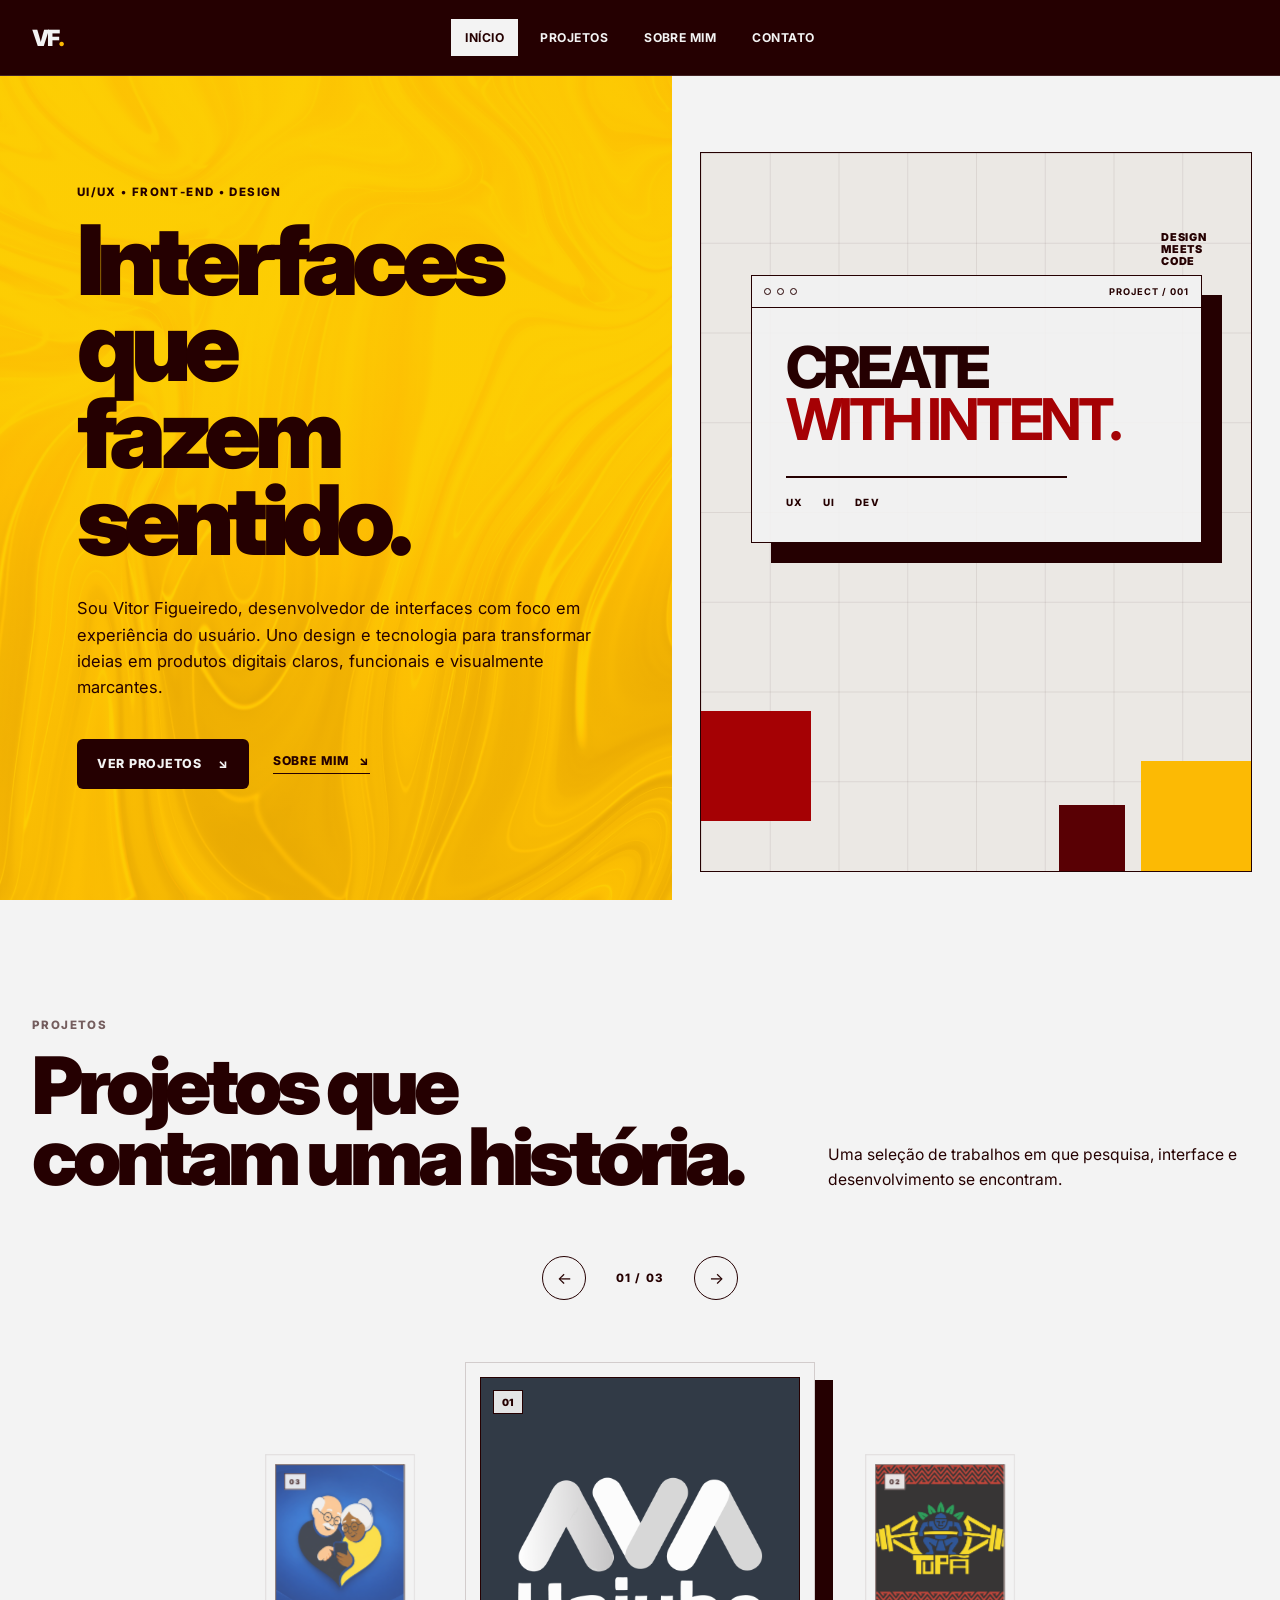
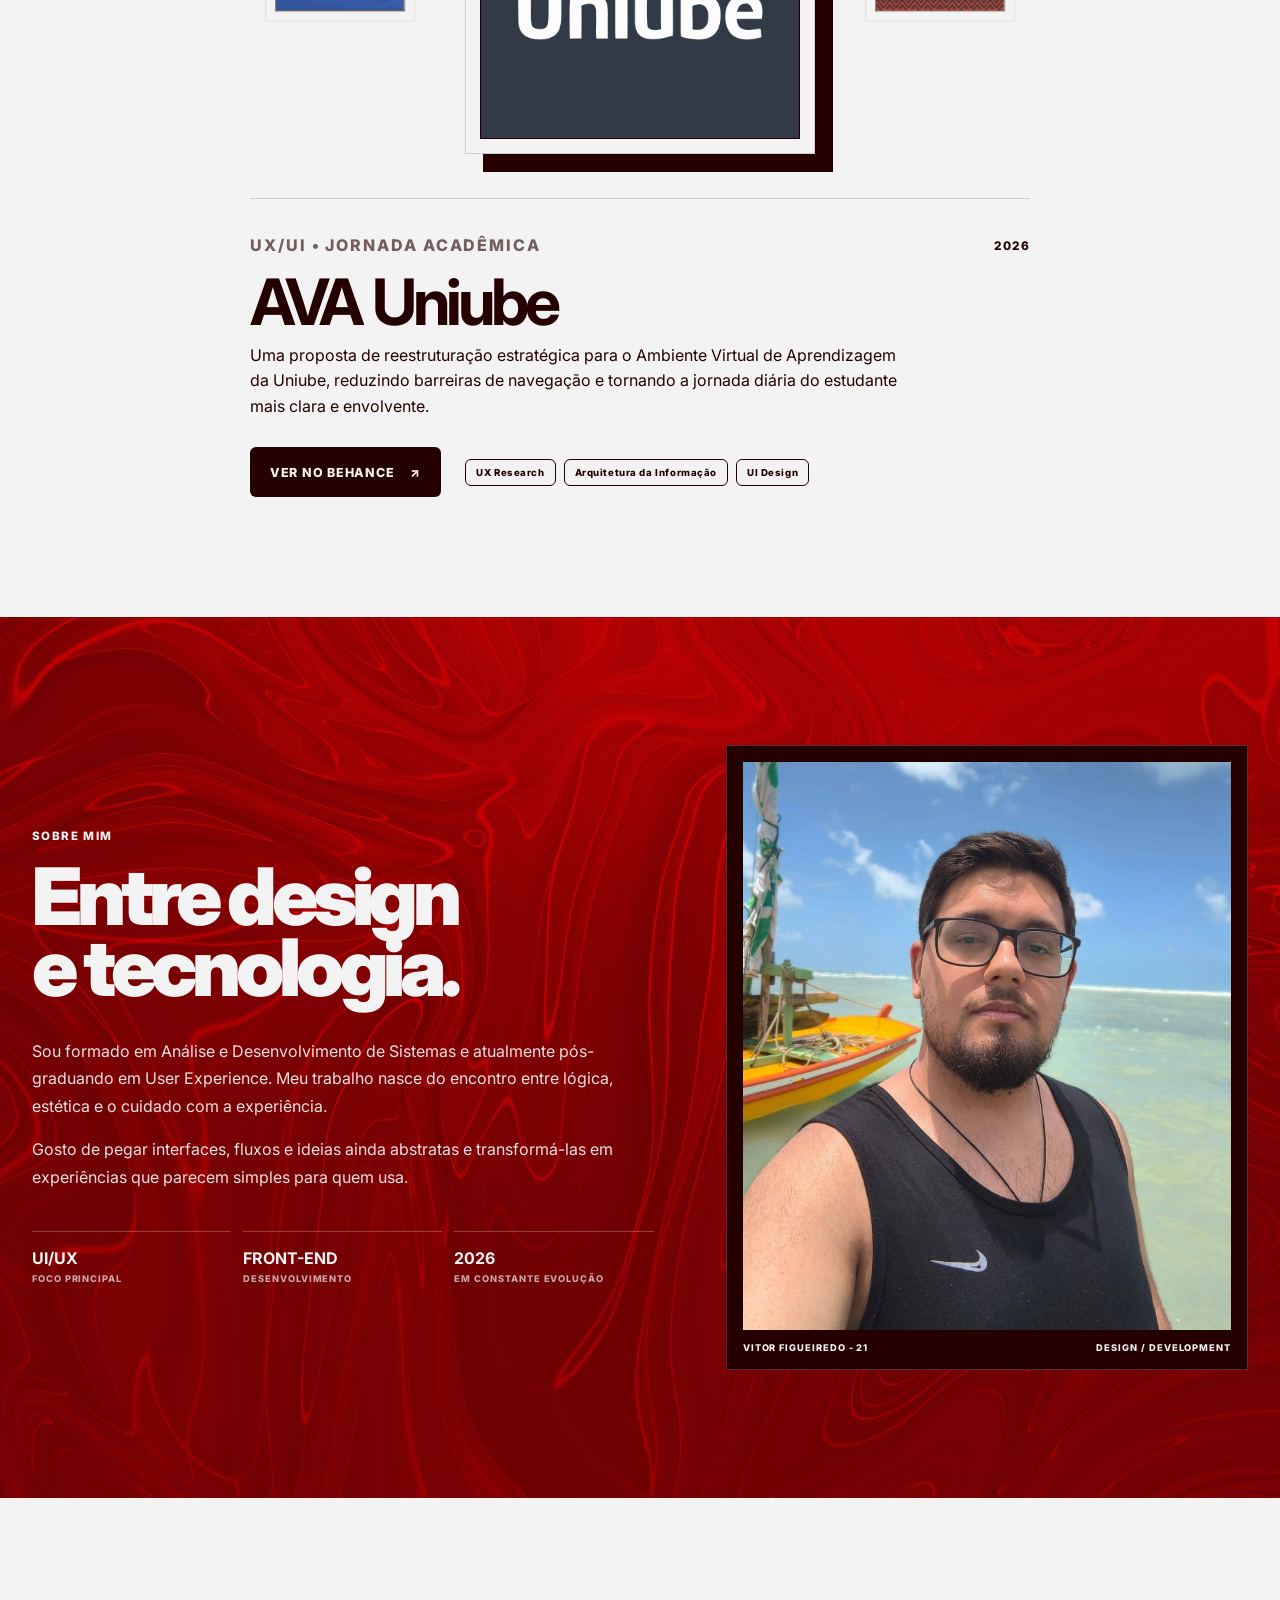
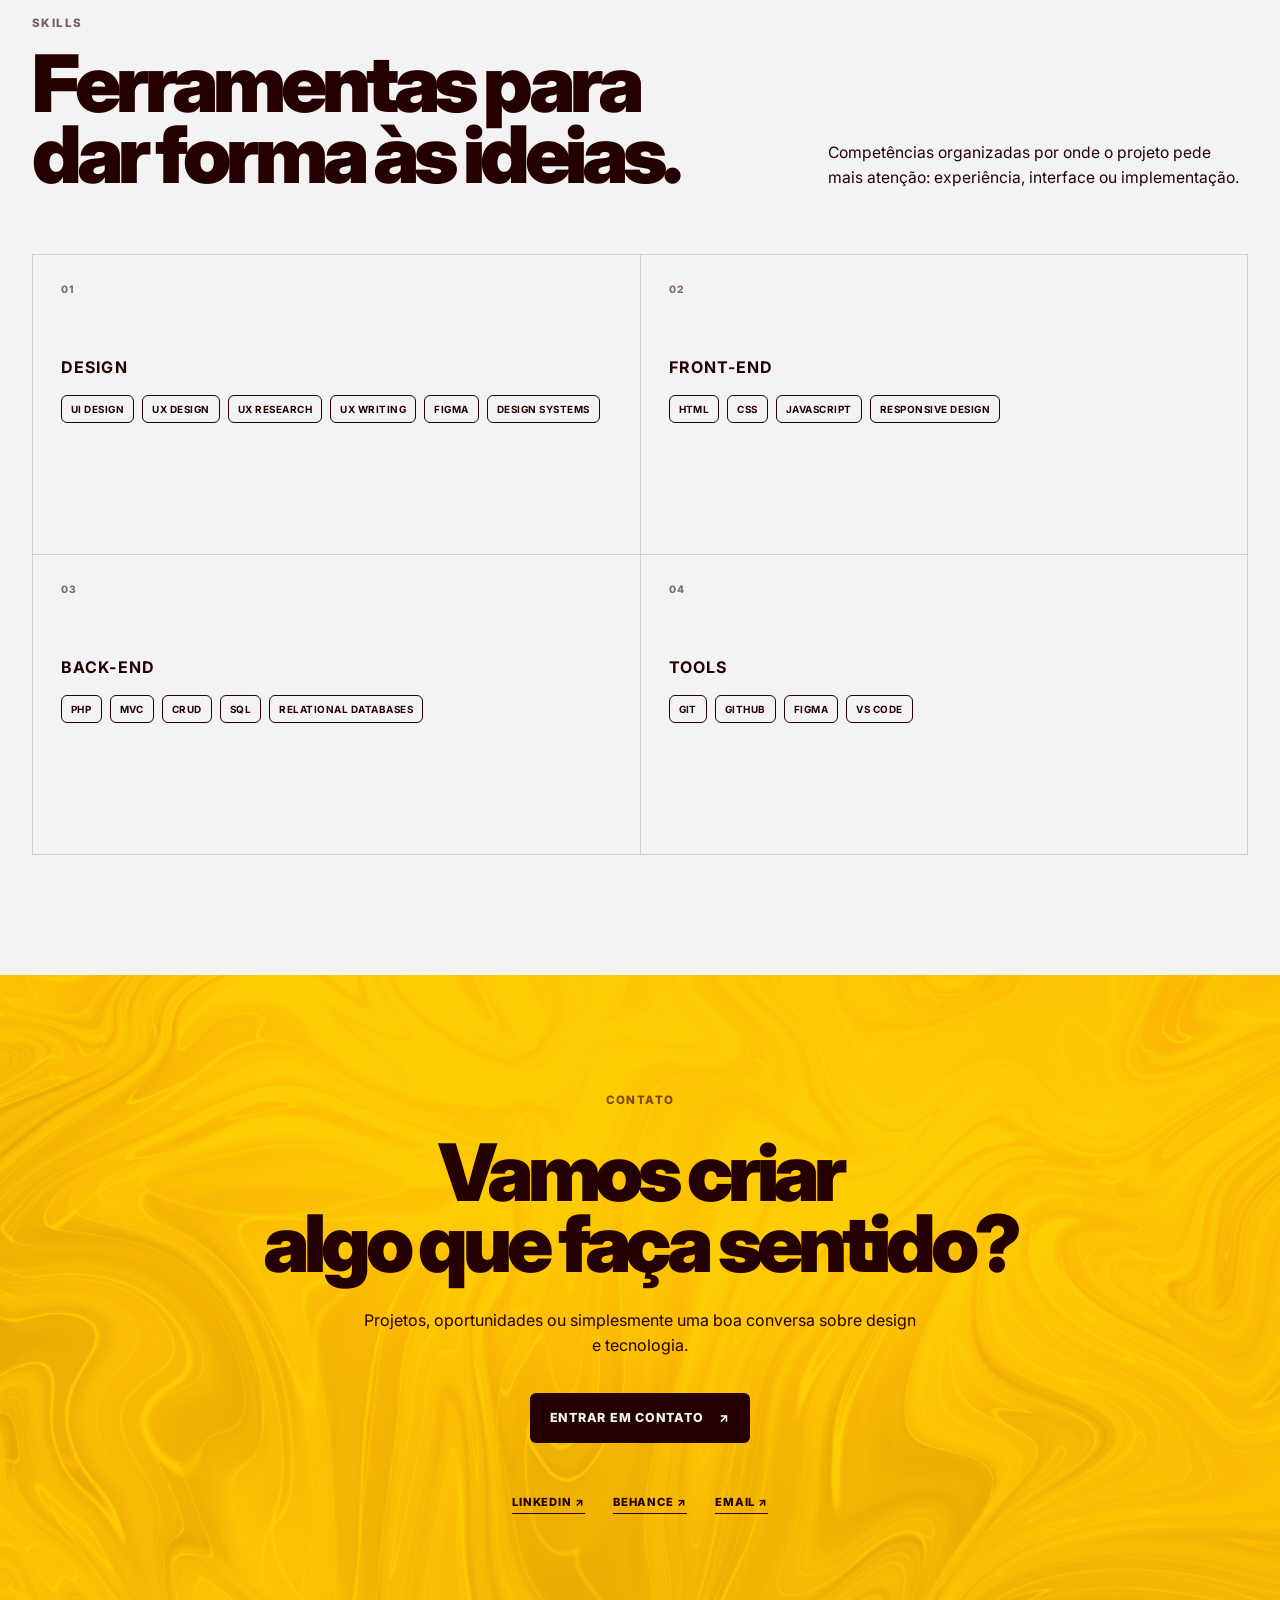
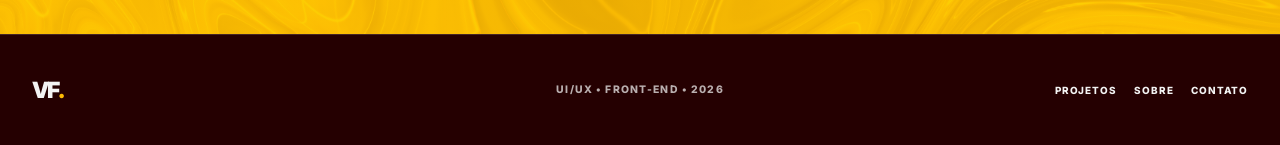
==== index.html @ f375b2a3 "Publica portfolio" ====
<!DOCTYPE html>
<html lang="pt-BR">
<head>
  <meta charset="UTF-8" />
  <meta name="viewport" content="width=device-width, initial-scale=1.0" />
  <meta name="description" content="Portfólio de Vitor Figueiredo — desenvolvedor de interfaces com foco em UI/UX e front-end." />
  <meta name="theme-color" content="#250001" />
  <meta property="og:title" content="Vitor Figueiredo — UI/UX & Front-end" />
  <meta property="og:description" content="Portfólio de Vitor Figueiredo, desenvolvedor de interfaces com foco em UI/UX e front-end." />
  <title>Vitor Figueiredo — UI/UX & Front-end</title>
  <link rel="preconnect" href="https://fonts.googleapis.com" />
  <link rel="preconnect" href="https://fonts.gstatic.com" crossorigin />
  <link href="https://fonts.googleapis.com/css2?family=Inter:wght@400;500;600;700;800;900&display=swap" rel="stylesheet" />
  <link rel="stylesheet" href="css/style.css" />
</head>
<body>
  <div class="site-shell">
    <header class="site-header">
      <a class="brand" href="#inicio" aria-label="Vitor Figueiredo — início">VF<span>.</span></a>

      <nav class="desktop-nav" aria-label="Navegação principal">
        <a href="#inicio" class="nav-link active">INÍCIO</a>
        <a href="#projetos" class="nav-link">PROJETOS</a>
        <a href="#sobre" class="nav-link">SOBRE MIM</a>
        <a href="#contato" class="nav-link">CONTATO</a>
      </nav>

      <button class="menu-toggle" type="button" aria-expanded="false" aria-controls="mobile-menu" aria-label="Abrir menu">
        <span></span><span></span>
      </button>
    </header>

    <div class="mobile-menu" id="mobile-menu" hidden>
      <a href="#inicio">INÍCIO</a>
      <a href="#projetos">PROJETOS</a>
      <a href="#sobre">SOBRE MIM</a>
      <a href="#contato">CONTATO</a>
    </div>

    <main>
      <section class="hero section-grid" id="inicio" aria-labelledby="hero-title">
        <div class="hero-copy reveal">
          <p class="eyebrow">UI/UX • FRONT-END • DESIGN</p>
          <h1 id="hero-title">Interfaces que<br /><em>fazem sentido.</em></h1>
          <p class="hero-text">Sou Vitor Figueiredo, desenvolvedor de interfaces com foco em experiência do usuário. Uno design e tecnologia para transformar ideias em produtos digitais claros, funcionais e visualmente marcantes.</p>
          <div class="hero-actions">
            <a class="button button-dark" href="#projetos">VER PROJETOS <span>↘</span></a>
            <a class="text-link" href="#sobre">SOBRE MIM <span>↘</span></a>
          </div>
        </div>

        <div class="hero-visual reveal delay-1" aria-label="Composição gráfica inspirada em interfaces e grids">
          <div class="visual-topline"><span></span><span></span></div>
          <div class="visual-frame">
            <div class="visual-grid"></div>
            <div class="visual-window">
              <div class="window-bar"><span></span><span></span><span></span><b>PROJECT / 001</b></div>
              <div class="window-body">
                <div class="window-title">CREATE<br /><strong>WITH INTENT.</strong></div>
                <div class="window-line"></div>
                <div class="window-meta"><span>UX</span><span>UI</span><span>DEV</span></div>
              </div>
            </div>
            <div class="visual-note">DESIGN<br />MEETS<br />CODE</div>
            <div class="visual-block amber"></div>
            <div class="visual-block red"></div>
            <div class="visual-block cherry"></div>
          </div>
        </div>
      </section>

      <section class="projects section section-light" id="projetos" aria-labelledby="projects-title">
        <div class="container">
          <div class="section-head reveal">
            <div>
              <p class="eyebrow eyebrow-dark">PROJETOS</p>
              <h2 id="projects-title">Projetos que<br /><em>contam uma história.</em></h2>
            </div>
            <p class="section-intro">Uma seleção de trabalhos em que pesquisa, interface e desenvolvimento se encontram.</p>
          </div>

          <div class="project-stage" aria-label="Carrossel interativo de projetos">
            <div class="stage-controls">
              <button class="circle-button" type="button" id="prev-project" aria-label="Projeto anterior">←</button>
              <span id="project-counter">01 / 03</span>
              <button class="circle-button" type="button" id="next-project" aria-label="Próximo projeto">→</button>
            </div>

            <div class="project-wheel" id="project-wheel"></div>

            <div class="project-detail reveal" aria-live="polite">
              <div class="project-detail-top">
                <p class="eyebrow eyebrow-dark" id="project-category">UX/UI • CASE STUDY</p>
                <span class="project-year" id="project-year">2026</span>
              </div>
              <h3 id="project-title">AVA Uniube</h3>
              <p id="project-description">Uma proposta de experiência acadêmica redesenhada a partir da perspectiva do estudante.</p>
              <div class="project-detail-actions">
                <a class="button button-wine" id="project-link" href="https://www.behance.net/vitorfigueiredoUX" target="_blank" rel="noopener noreferrer">VER NO BEHANCE <span>↗</span></a>
                <div class="project-tags" id="project-tags"><span>UX Research</span><span>UI Design</span><span>Figma</span></div>
              </div>
            </div>
          </div>
        </div>
      </section>

      <section class="about section section-red" id="sobre" aria-labelledby="about-title">
        <div class="container about-grid">
          <div class="about-copy reveal">
            <p class="eyebrow">SOBRE MIM</p>
            <h2 id="about-title">Entre design<br />e <em>tecnologia.</em></h2>
            <p>Sou formado em Análise e Desenvolvimento de Sistemas e atualmente pós-graduando em User Experience. Meu trabalho nasce do encontro entre lógica, estética e o cuidado com a experiência.</p>
            <p>Gosto de pegar interfaces, fluxos e ideias ainda abstratas e transformá-las em experiências que parecem simples para quem usa.</p>
            <div class="about-facts">
              <div><strong>UI/UX</strong><span>FOCO PRINCIPAL</span></div>
              <div><strong>FRONT-END</strong><span>DESENVOLVIMENTO</span></div>
              <div><strong>2026</strong><span>EM CONSTANTE EVOLUÇÃO</span></div>
            </div>
          </div>

          <div class="profile-card reveal delay-1">
            <div class="profile-image" role="img" aria-label="Foto de perfil de Vitor Figueiredo">
              <img src="assets/images/perfil.jpg" alt="Foto de perfil de Vitor Figueiredo" />
            </div>
            <div class="profile-caption"><span>VITOR FIGUEIREDO - 21</span><span>DESIGN / DEVELOPMENT</span></div>
          </div>
        </div>
      </section>

      <section class="skills section section-light" aria-labelledby="skills-title">
        <div class="container">
          <div class="section-head reveal">
            <div>
              <p class="eyebrow eyebrow-dark">SKILLS</p>
              <h2 id="skills-title">Ferramentas para<br /><em>dar forma às ideias.</em></h2>
            </div>
            <p class="section-intro">Competências organizadas por onde o projeto pede mais atenção: experiência, interface ou implementação.</p>
          </div>

          <div class="skills-grid">
            <article class="skill-group reveal"><div class="skill-index">01</div><h3>DESIGN</h3><div class="skill-list"><span>UI DESIGN</span><span>UX DESIGN</span><span>UX RESEARCH</span><span>UX WRITING</span><span>FIGMA</span><span>DESIGN SYSTEMS</span></div></article>
            <article class="skill-group reveal delay-1"><div class="skill-index">02</div><h3>FRONT-END</h3><div class="skill-list"><span>HTML</span><span>CSS</span><span>JAVASCRIPT</span><span>RESPONSIVE DESIGN</span></div></article>
            <article class="skill-group reveal delay-2"><div class="skill-index">03</div><h3>BACK-END</h3><div class="skill-list"><span>PHP</span><span>MVC</span><span>CRUD</span><span>SQL</span><span>RELATIONAL DATABASES</span></div></article>
            <article class="skill-group reveal"><div class="skill-index">04</div><h3>TOOLS</h3><div class="skill-list"><span>GIT</span><span>GITHUB</span><span>FIGMA</span><span>VS CODE</span></div></article>
          </div>
        </div>
      </section>

      <section class="contact section section-amber" id="contato" aria-labelledby="contact-title">
        <div class="container contact-inner reveal">
          <p class="eyebrow eyebrow-dark">CONTATO</p>
          <h2 id="contact-title">Vamos criar<br /><em>algo que faça sentido?</em></h2>
          <p>Projetos, oportunidades ou simplesmente uma boa conversa sobre design e tecnologia.</p>
          <a class="button button-wine" href="mailto:Vitorfigueiredo2005dev@gmail.com">ENTRAR EM CONTATO <span>↗</span></a>
          <div class="social-links">
            <a href="https://www.linkedin.com/in/vitor-figueired0/" target="_blank" rel="noreferrer">LINKEDIN ↗</a>
            <a href="https://www.behance.net/vitorfigueiredoUX" target="_blank" rel="noreferrer">BEHANCE ↗</a>
            <a href="mailto:Vitorfigueiredo2005dev@gmail.com">EMAIL ↗</a>
          </div>
        </div>
      </section>
    </main>

    <footer class="site-footer">
      <div class="container footer-inner">
        <a class="brand brand-light" href="#inicio">VF<span>.</span></a>
        <div class="footer-copy">UI/UX • FRONT-END • 2026</div>
        <div class="footer-links"><a href="#projetos">PROJETOS</a><a href="#sobre">SOBRE</a><a href="#contato">CONTATO</a></div>
      </div>
    </footer>
  </div>

  <script src="js/script.js"></script>
</body>
</html>
---- css/style.css ----
:root {
  --amber: #FCBA04;
  --red: #A50104;
  --cherry: #590004;
  --wine: #250001;
  --smoke: #F3F3F3;
  --white: #FFFFFF;
  --black: #000000;
  --line: rgba(37, 0, 1, .16);
  --max: 1280px;
  --space-xs: 8px;
  --space-sm: 16px;
  --space-md: 24px;
  --space-lg: 48px;
  --space-xl: 80px;
  --space-xxl: 120px;
  --radius-sm: 6px;
  --radius-md: 10px;
  --ease: cubic-bezier(.2,.8,.2,1);
}

* { box-sizing: border-box; }
html { scroll-behavior: smooth; }
body { margin: 0; background: var(--wine); color: var(--wine); font-family: 'Inter', system-ui, sans-serif; -webkit-font-smoothing: antialiased; }
a { color: inherit; text-decoration: none; }
button, a { -webkit-tap-highlight-color: transparent; }
button { font: inherit; }
.site-shell { overflow-x: clip; }
.container { width: min(calc(100% - 64px), var(--max)); margin-inline: auto; }

.site-header {
  position: sticky;
  top: 0;
  z-index: 50;
  min-height: 76px;
  display: grid;
  grid-template-columns: 1fr auto 1fr;
  align-items: center;
  padding: 0 32px;
  background: var(--wine);
  color: var(--smoke);
  border-bottom: 1px solid rgba(243,243,243,.15);
}
.brand { font-weight: 900; font-size: 1.4rem; letter-spacing: -.07em; justify-self: start; }
.brand span { color: var(--amber); }
.desktop-nav { display: flex; gap: 8px; justify-self: center; }
.nav-link { padding: 10px 13px; font-size: .76rem; font-weight: 700; letter-spacing: .04em; border: 1px solid transparent; transition: .2s ease; }
.nav-link:hover, .nav-link.active { background: var(--smoke); color: var(--wine); }
.menu-toggle { display: none; justify-self: end; width: 46px; height: 46px; background: transparent; color: var(--smoke); border: 1px solid rgba(243,243,243,.35); cursor: pointer; }
.menu-toggle span { display: block; width: 18px; height: 1px; margin: 4px auto; background: currentColor; transition: .2s ease; }
.mobile-menu { position: fixed; inset: 76px 0 auto 0; z-index: 49; background: var(--wine); color: var(--smoke); border-bottom: 1px solid rgba(243,243,243,.15); }
.mobile-menu a { display: block; padding: 18px 20px; border-bottom: 1px solid rgba(243,243,243,.12); font-weight: 700; font-size: .8rem; letter-spacing: .06em; }

.section { padding: var(--space-xxl) 0; }
.section-grid { display: grid; grid-template-columns: minmax(0, 1.05fr) minmax(460px, .95fr); }
.eyebrow { margin: 0 0 18px; font-size: .72rem; line-height: 1; font-weight: 800; letter-spacing: .12em; }
.eyebrow-dark { color: rgba(37,0,1,.62); }
.hero { min-height: calc(100vh - 76px); }
.hero-copy { display: flex; flex-direction: column; justify-content: center; padding: clamp(48px, 8vw, 120px) clamp(32px, 6vw, 96px); background: linear-gradient(rgba(252,186,4,.72), rgba(252,186,4,.72)), url('../assets/images/YellowBACK.jpg') center / cover no-repeat; }
h1, h2, h3, p { margin-top: 0; }
.hero h1 { margin: 0; max-width: 760px; font-size: clamp(3.6rem, 7.6vw, 7.2rem); line-height: .89; letter-spacing: -.07em; font-weight: 900; }
.hero h1 em, h2 em { font-style: normal; }
.hero-text { max-width: 620px; margin: 32px 0 0; font-size: 1.03rem; line-height: 1.6; }
.hero-actions { display: flex; align-items: center; gap: 24px; margin-top: 38px; flex-wrap: wrap; }
.button { display: inline-flex; align-items: center; justify-content: center; gap: 16px; min-height: 50px; padding: 0 20px; border-radius: var(--radius-sm); font-size: .78rem; font-weight: 800; letter-spacing: .06em; transition: transform .2s var(--ease), background .2s ease, color .2s ease; }
.button:hover { transform: translateY(-2px); }
.button-dark { background: var(--wine); color: var(--smoke); }
.button-wine { background: var(--wine); color: var(--smoke); }
.button-wine:hover, .button-dark:hover { background: var(--cherry); }
.text-link { font-size: .76rem; font-weight: 800; letter-spacing: .08em; border-bottom: 1px solid currentColor; padding-bottom: 5px; }
.text-link span { display: inline-block; margin-left: 6px; }

.hero-visual { position: relative; min-height: 100%; background: var(--smoke); overflow: hidden; }
.visual-topline { position: absolute; left: 28px; right: 28px; top: 24px; z-index: 3; display: flex; justify-content: space-between; font-size: .68rem; font-weight: 800; letter-spacing: .12em; }
.visual-frame { position: absolute; inset: 76px 28px 28px; border: 1px solid var(--wine); overflow: hidden; background: #ebe8e4; }
.visual-grid { position: absolute; inset: 0; background-image: linear-gradient(to right, rgba(37,0,1,.08) 1px, transparent 1px), linear-gradient(to bottom, rgba(37,0,1,.08) 1px, transparent 1px); background-size: 12.5% 12.5%; }
.visual-window { position: absolute; width: min(82%, 500px); left: 9%; top: 17%; border: 1px solid var(--wine); background: rgba(243,243,243,.88); box-shadow: 20px 20px 0 var(--wine); }
.window-bar { display: flex; align-items: center; gap: 6px; padding: 10px 12px; border-bottom: 1px solid var(--wine); }
.window-bar span { width: 7px; height: 7px; border: 1px solid var(--wine); border-radius: 50%; }
.window-bar b { margin-left: auto; font-size: .58rem; letter-spacing: .1em; }
.window-body { padding: 34px; }
.window-title { font-size: clamp(2.2rem, 4.5vw, 4.8rem); line-height: .9; font-weight: 800; letter-spacing: -.07em; }
.window-title strong { color: var(--red); }
.window-line { width: 74%; height: 2px; margin: 30px 0 18px; background: var(--wine); }
.window-meta { display: flex; gap: 20px; font-size: .62rem; font-weight: 800; letter-spacing: .12em; }
.visual-note { position: absolute; right: 8%; top: 11%; color: var(--wine); font-size: .68rem; font-weight: 900; line-height: 1.1; letter-spacing: .08em; }
.visual-block { position: absolute; width: 20%; aspect-ratio: 1; }
.visual-block.amber { background: var(--amber); right: 0; bottom: 0; }
.visual-block.red { background: var(--red); left: 0; bottom: 7%; }
.visual-block.cherry { background: var(--cherry); right: 23%; bottom: 0; width: 12%; }

.section-light { background: var(--smoke); }
.section-red { background: linear-gradient(rgba(165,1,4,.68), rgba(165,1,4,.68)), url('../assets/images/RedBack.jpg') center / cover no-repeat; color: var(--smoke); }
.section-amber { background: linear-gradient(rgba(252,186,4,.72), rgba(252,186,4,.72)), url('../assets/images/YellowBACK.jpg') center / cover no-repeat; }
.section-head { display: grid; grid-template-columns: 1fr minmax(280px, 420px); gap: 40px; align-items: end; margin-bottom: 64px; }
h2 { margin-bottom: 0; font-size: clamp(3rem, 6.2vw, 6.4rem); line-height: .9; letter-spacing: -.065em; font-weight: 900; }
.section-intro { margin: 0; font-size: .98rem; line-height: 1.6; }

.project-stage { position: relative; min-height: 760px; }
.stage-controls { display: flex; align-items: center; justify-content: center; gap: 14px; }
.stage-controls > span { min-width: 80px; text-align: center; font-size: .72rem; font-weight: 800; letter-spacing: .1em; }
.circle-button { width: 44px; height: 44px; border: 1px solid var(--wine); border-radius: 50%; background: transparent; color: var(--wine); cursor: pointer; transition: .2s ease; }
.circle-button:hover { background: var(--wine); color: var(--smoke); }
.project-wheel { position: relative; height: 500px; margin-top: 8px; }
.project-card { position: absolute; left: 50%; top: 50%; width: 220px; aspect-ratio: 1 / 1.12; padding: 14px; background: var(--smoke); border: 1px solid rgba(37,0,1,.16); cursor: pointer; transform: translate(-50%, -50%); transition: transform .65s var(--ease), opacity .65s ease, width .65s var(--ease), background .35s ease, box-shadow .35s ease; }
.project-card .card-inner { width: 100%; height: 100%; display: block; position: relative; overflow: hidden; padding: 0; background: var(--card-bg, #dedbd8); border: 1px solid var(--wine); }
.project-card .card-media { display: block; position: relative; width: 100%; height: 100%; overflow: hidden; background: var(--card-bg, #dedbd8); }
.project-card .card-media img { display: block; width: 100%; height: 100%; object-fit: cover; object-position: center; transition: transform .7s var(--ease), filter .35s ease; }
.project-card:hover .card-media img { transform: scale(1.025); }
.project-card .card-number { position: absolute; top: 12px; left: 12px; z-index: 2; display: grid; place-items: center; min-width: 30px; height: 24px; padding-inline: 7px; background: rgba(243,243,243,.92); color: var(--wine); border: 1px solid var(--wine); font-size: .62rem; font-weight: 900; letter-spacing: .08em; backdrop-filter: blur(4px); }
.project-card.is-active { width: 350px; z-index: 5; box-shadow: 18px 18px 0 var(--wine); cursor: default; }
.project-card.is-active .card-media img { transform: scale(1.005); }
.project-card.image-missing .card-media::before { content: 'ADICIONE A CAPA'; position: absolute; inset: 0; display: grid; place-items: center; padding: 24px; color: var(--wine); font-size: .85rem; font-weight: 900; letter-spacing: .12em; text-align: center; background: var(--card-bg, #dedbd8); }
.project-detail { max-width: 780px; margin: -10px auto 0; border-top: 1px solid var(--line); padding-top: 34px; }
.project-detail-top { display: flex; justify-content: space-between; gap: 20px; align-items: center; }
.project-year { font-size: .74rem; font-weight: 800; letter-spacing: .08em; }
.project-detail h3 { margin: 14px 0 12px; font-size: clamp(2.6rem, 5vw, 5rem); line-height: .9; letter-spacing: -.06em; }
.project-detail p { max-width: 650px; margin: 0; font-size: 1rem; line-height: 1.6; }
.project-detail-actions { display: flex; align-items: center; gap: 24px; margin-top: 28px; flex-wrap: wrap; }
.project-tags { display: flex; gap: 8px; flex-wrap: wrap; }
.project-tags span { padding: 7px 10px; border: 1px solid var(--wine); border-radius: var(--radius-sm); font-size: .6rem; font-weight: 800; letter-spacing: .06em; }

.about { padding-block: clamp(80px, 10vw, 140px); }
.about-grid { display: grid; grid-template-columns: 1fr .84fr; gap: 72px; align-items: center; }
.about h2 { margin-bottom: 34px; }
.about-copy > p:not(.eyebrow) { max-width: 650px; font-size: 1rem; line-height: 1.72; color: rgba(243,243,243,.92); }
.about-facts { display: grid; grid-template-columns: repeat(3, 1fr); gap: 12px; margin-top: 40px; }
.about-facts > div { padding-top: 16px; border-top: 1px solid rgba(243,243,243,.25); }
.about-facts strong { display: block; font-size: 1rem; }
.about-facts span { display: block; margin-top: 5px; font-size: .58rem; font-weight: 800; letter-spacing: .1em; color: rgba(243,243,243,.68); }
.profile-card { border: 1px solid rgba(243,243,243,.2); background: var(--wine); padding: 16px; }
.profile-image { aspect-ratio: .86 / 1; overflow: hidden; background: linear-gradient(135deg, var(--cherry), var(--wine)); display: grid; place-items: center; position: relative; }
.profile-image img { position: absolute; inset: 0; width: 100%; height: 100%; object-fit: cover; object-position: center; }
.profile-placeholder { width: 64%; aspect-ratio: 1; display: grid; place-items: center; border: 1px solid rgba(243,243,243,.45); color: var(--smoke); font-size: clamp(4rem, 9vw, 9rem); font-weight: 900; letter-spacing: -.08em; }
.profile-caption { display: flex; justify-content: space-between; gap: 20px; margin-top: 12px; font-size: .58rem; font-weight: 800; letter-spacing: .1em; }

.skills-grid { display: grid; grid-template-columns: repeat(2, 1fr); border-top: 1px solid var(--line); border-left: 1px solid var(--line); }
.skill-group { min-height: 300px; padding: 28px; border-right: 1px solid var(--line); border-bottom: 1px solid var(--line); transition: background .25s ease, color .25s ease; }
.skill-group:hover { background: var(--wine); color: var(--smoke); }
.skill-index { font-size: .64rem; font-weight: 800; letter-spacing: .1em; opacity: .55; }
.skill-group h3 { margin: 62px 0 18px; font-size: 1rem; letter-spacing: .07em; }
.skill-list { display: flex; flex-wrap: wrap; gap: 8px; }
.skill-list span { padding: 7px 9px; border: 1px solid currentColor; border-radius: var(--radius-sm); font-size: .62rem; font-weight: 700; letter-spacing: .05em; }

.contact { min-height: 72vh; display: grid; align-items: center; }
.contact-inner { text-align: center; }
.contact .eyebrow { margin-bottom: 30px; }
.contact h2 { max-width: 1000px; margin-inline: auto; }
.contact-inner > p:not(.eyebrow) { max-width: 560px; margin: 28px auto 34px; line-height: 1.6; }
.contact .button { margin-inline: auto; }
.social-links { display: flex; justify-content: center; gap: 28px; flex-wrap: wrap; margin-top: 52px; }
.social-links a { font-size: .7rem; font-weight: 800; letter-spacing: .08em; border-bottom: 1px solid currentColor; padding-bottom: 4px; }

.site-footer { background: var(--wine); color: var(--smoke); border-top: 1px solid rgba(243,243,243,.15); }
.footer-inner { min-height: 110px; display: grid; grid-template-columns: 1fr auto 1fr; align-items: center; gap: 20px; }
.brand-light { color: var(--smoke); }
.footer-copy { font-size: .65rem; font-weight: 800; letter-spacing: .11em; opacity: .72; text-align: center; }
.footer-links { justify-self: end; display: flex; gap: 18px; }
.footer-links a { font-size: .62rem; font-weight: 800; letter-spacing: .08em; }

.reveal { opacity: 0; transform: translateY(24px); transition: opacity .65s var(--ease), transform .65s var(--ease); }
.reveal.is-visible { opacity: 1; transform: translateY(0); }
.delay-1 { transition-delay: .1s; }
.delay-2 { transition-delay: .2s; }

@media (max-width: 1100px) {
  .section-grid { grid-template-columns: 1fr 1fr; }
  .hero-copy { padding-inline: 48px; }
  .project-stage { min-height: 700px; }
  .project-wheel { height: 430px; }
  .project-card.is-active { width: 310px; }
}

@media (max-width: 800px) {
  .container { width: min(calc(100% - 40px), var(--max)); }
  .site-header { min-height: 68px; grid-template-columns: 1fr auto; padding-inline: 20px; }
  .desktop-nav { display: none; }
  .menu-toggle { display: block; }
  .mobile-menu { inset-top: 68px; }
  .section { padding-block: 80px; }
  .section-grid { grid-template-columns: 1fr; }
  .hero { min-height: auto; }
  .hero-copy { padding: 72px 20px 64px; }
  .hero h1 { font-size: clamp(3.5rem, 15vw, 6rem); }
  .hero-visual { min-height: 560px; }
  .section-head { grid-template-columns: 1fr; gap: 24px; margin-bottom: 44px; }
  .section-head h2 { font-size: clamp(3rem, 13vw, 5.5rem); }
  .project-stage { min-height: 650px; }
  .project-wheel { height: 360px; }
  .project-card { width: 150px; padding: 9px; }
  .project-card.is-active { width: 245px; box-shadow: 12px 12px 0 var(--wine); }
  .project-card .card-title { font-size: 1rem; }
  .project-card.is-active .card-title { font-size: 2rem; }
  .project-detail { margin-top: 0; }
  .about-grid { grid-template-columns: 1fr; gap: 42px; }
  .about-facts { grid-template-columns: 1fr; }
  .skills-grid { grid-template-columns: 1fr; }
  .skill-group { min-height: 230px; }
  .skill-group h3 { margin-top: 44px; }
  .contact { min-height: 70vh; }
  .contact h2 { font-size: clamp(3rem, 14vw, 6rem); }
  .footer-inner { grid-template-columns: 1fr; justify-items: start; padding-block: 28px; }
  .footer-copy { text-align: left; }
  .footer-links { justify-self: start; flex-wrap: wrap; }
}

@media (max-width: 520px) {
  .hero-visual { min-height: 460px; }
  .visual-frame { inset: 76px 16px 16px; }
  .visual-window { width: 84%; left: 6%; }
  .window-body { padding: 24px; }
  .window-title { font-size: 2.45rem; }
  .visual-note { right: 7%; top: 8%; font-size: .55rem; }
  .project-stage { min-height: 625px; }
  .project-wheel { height: 330px; }
  .project-card:nth-child(n+4) { display: none; }
  .project-detail-actions { align-items: flex-start; flex-direction: column; }
  .social-links { gap: 18px; }
}

@media (prefers-reduced-motion: reduce) {
  html { scroll-behavior: auto; }
  *, *::before, *::after { animation-duration: .01ms !important; animation-iteration-count: 1 !important; transition-duration: .01ms !important; scroll-behavior: auto !important; }
}
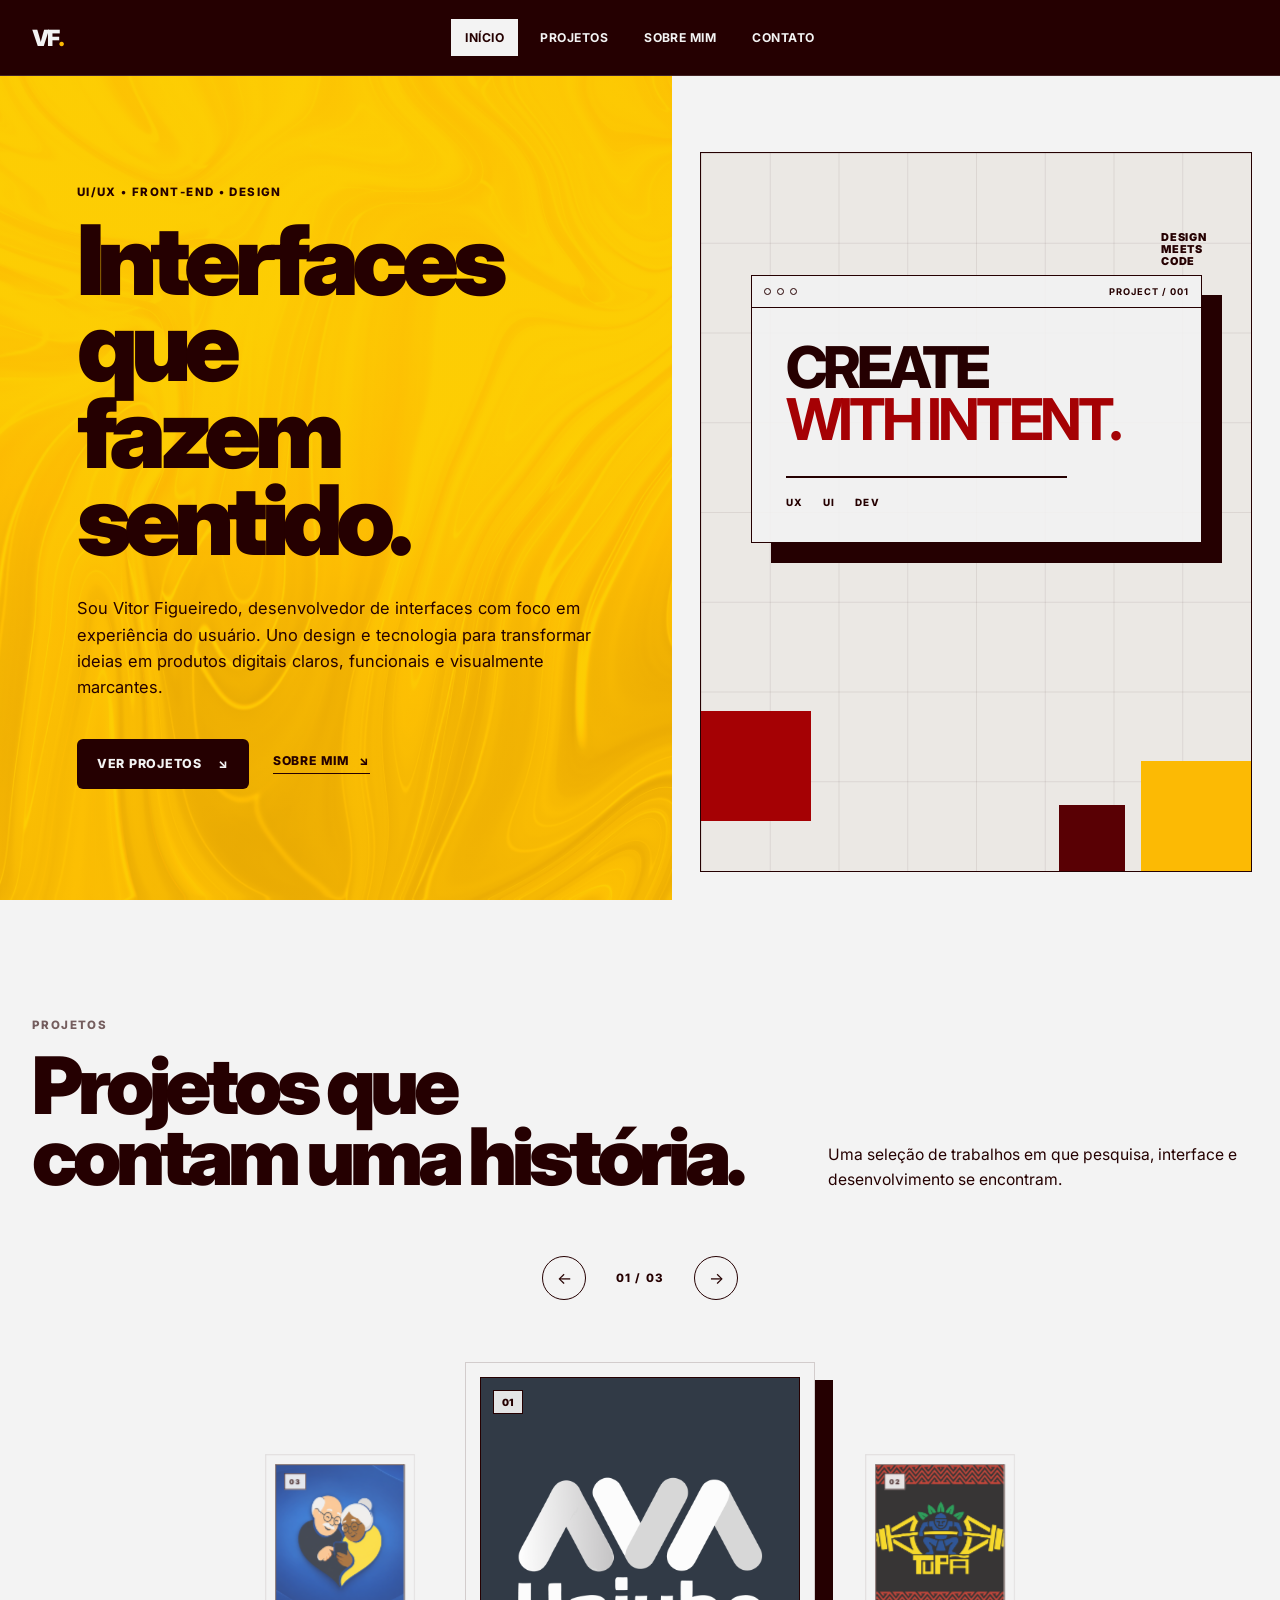
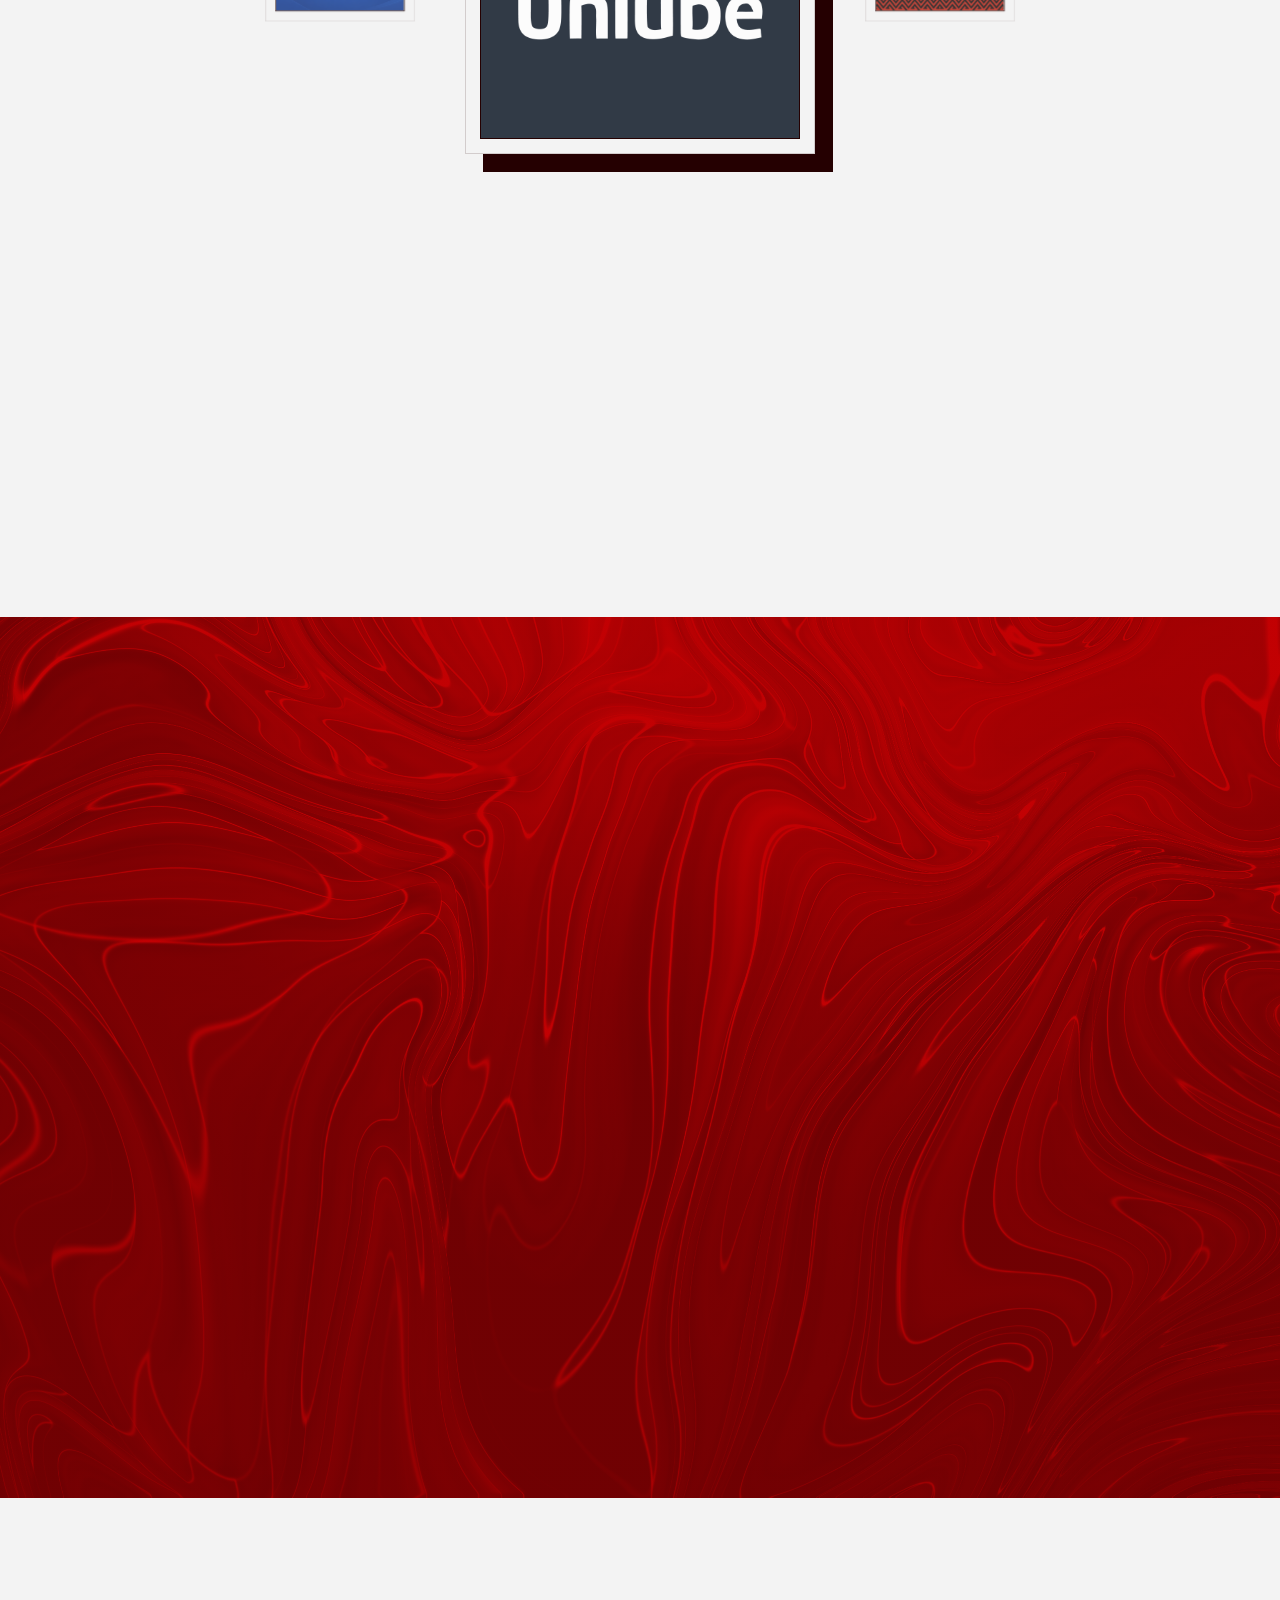
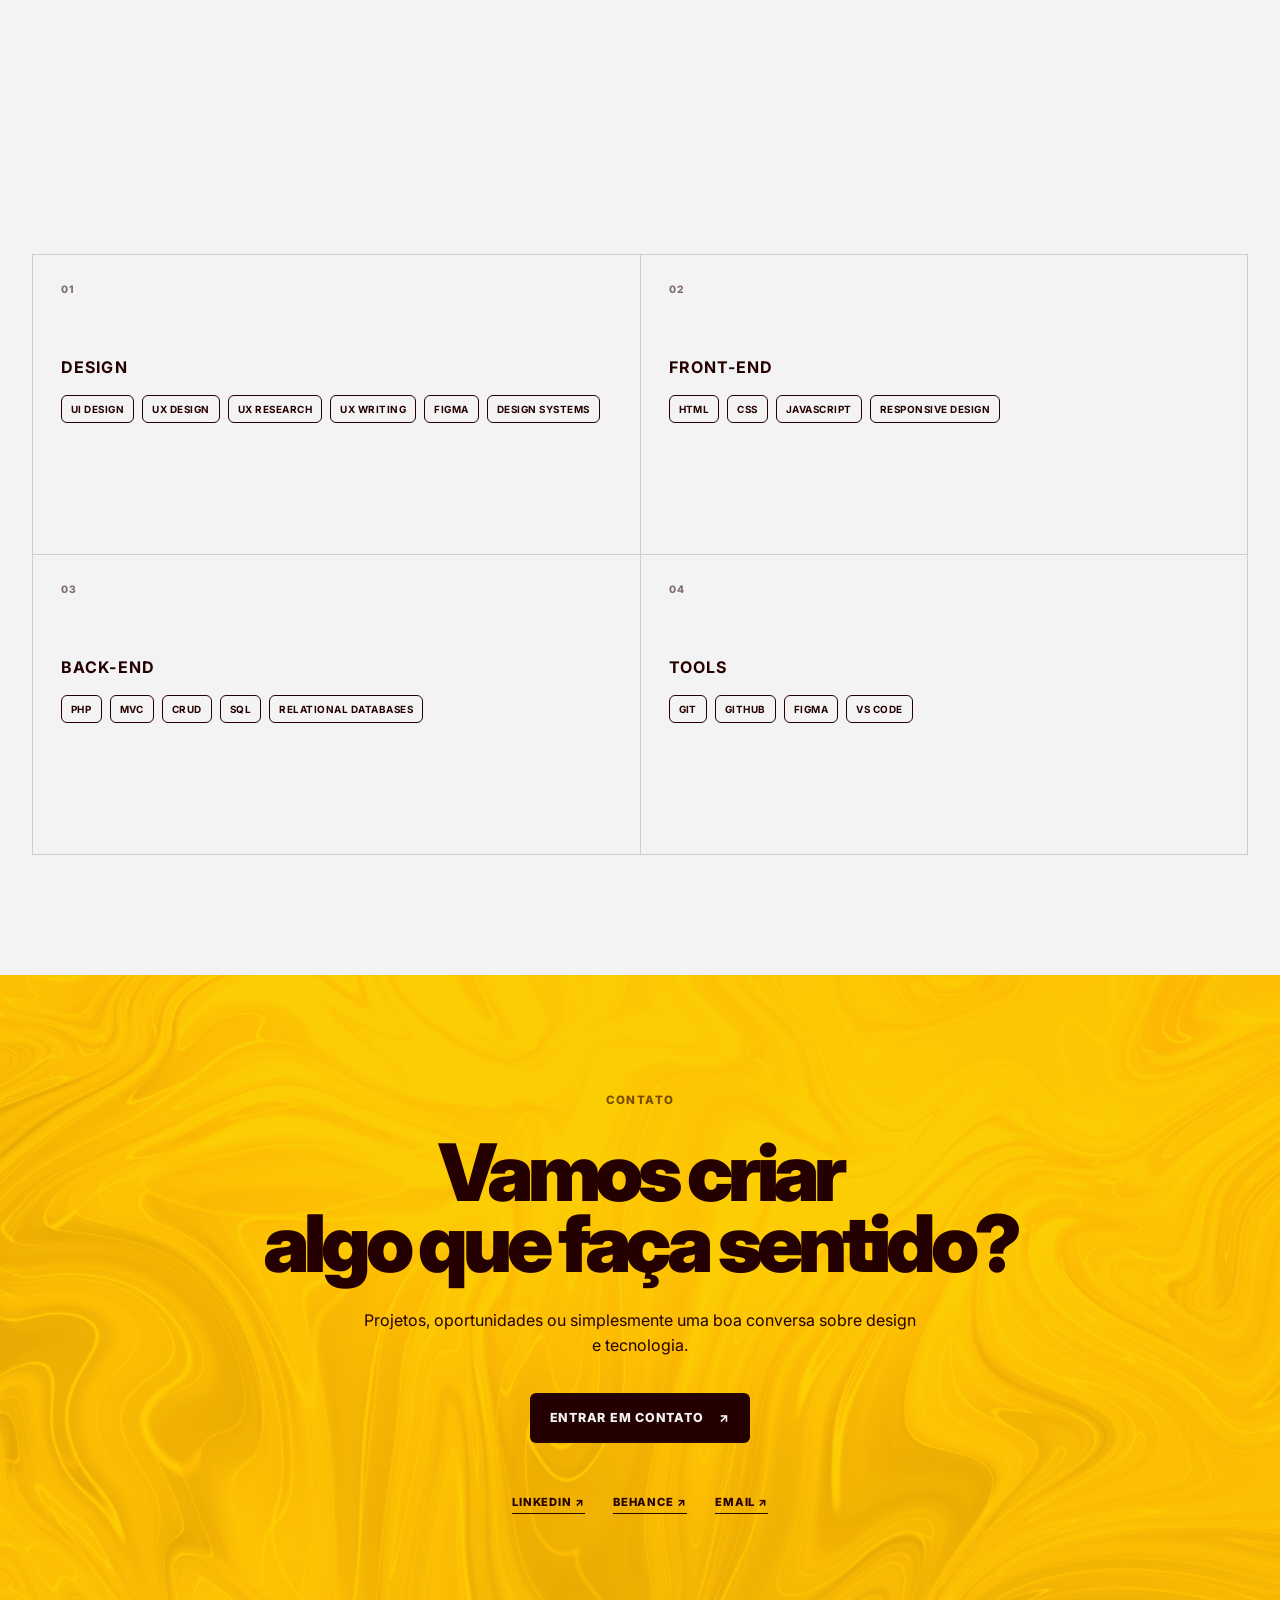
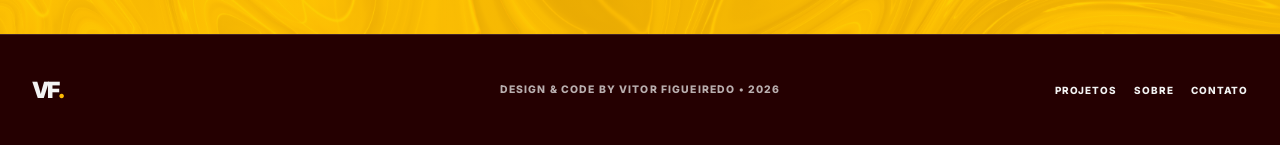
==== commit 6e89141c: "Atualiza capa de compartilhamento" ====
--- a/index.html
+++ b/index.html
@@ -7,7 +7,14 @@
   <meta name="theme-color" content="#250001" />
   <meta property="og:title" content="Vitor Figueiredo — UI/UX & Front-end" />
   <meta property="og:description" content="Portfólio de Vitor Figueiredo, desenvolvedor de interfaces com foco em UI/UX e front-end." />
+  <meta property="og:type" content="website" />
+  <meta property="og:image" content="assets/images/capa comp.png" />
+  <meta name="twitter:card" content="summary_large_image" />
+  <meta name="twitter:title" content="Vitor Figueiredo — UI/UX & Front-end" />
+  <meta name="twitter:description" content="Portfólio de Vitor Figueiredo, desenvolvedor de interfaces com foco em UI/UX e front-end." />
+  <meta name="twitter:image" content="assets/images/capa comp.png" />
   <title>Vitor Figueiredo — UI/UX & Front-end</title>
+  <link rel="icon" type="image/png" href="assets/images/icon.png" />
   <link rel="preconnect" href="https://fonts.googleapis.com" />
   <link rel="preconnect" href="https://fonts.gstatic.com" crossorigin />
   <link href="https://fonts.googleapis.com/css2?family=Inter:wght@400;500;600;700;800;900&display=swap" rel="stylesheet" />
@@ -164,7 +171,7 @@
     <footer class="site-footer">
       <div class="container footer-inner">
         <a class="brand brand-light" href="#inicio">VF<span>.</span></a>
-        <div class="footer-copy">UI/UX • FRONT-END • 2026</div>
+        <div class="footer-copy">DESIGN &amp; CODE BY VITOR FIGUEIREDO • 2026</div>
         <div class="footer-links"><a href="#projetos">PROJETOS</a><a href="#sobre">SOBRE</a><a href="#contato">CONTATO</a></div>
       </div>
     </footer>
--- a/css/style.css
+++ b/css/style.css
@@ -21,6 +21,13 @@
 
 * { box-sizing: border-box; }
 html { scroll-behavior: smooth; }
+html { scrollbar-color: var(--amber) var(--wine); scrollbar-width: auto; }
+::-webkit-scrollbar { width: 12px; }
+::-webkit-scrollbar-track { background: var(--wine); }
+::-webkit-scrollbar-thumb { background: var(--amber); border: 2px solid var(--wine); }
+::-webkit-scrollbar-thumb:hover { background: var(--white); }
+::selection { background: var(--amber); color: var(--wine); }
+:focus-visible { outline: 2px solid var(--amber); outline-offset: 4px; }
 body { margin: 0; background: var(--wine); color: var(--wine); font-family: 'Inter', system-ui, sans-serif; -webkit-font-smoothing: antialiased; }
 a { color: inherit; text-decoration: none; }
 button, a { -webkit-tap-highlight-color: transparent; }
@@ -176,7 +183,7 @@
   .site-header { min-height: 68px; grid-template-columns: 1fr auto; padding-inline: 20px; }
   .desktop-nav { display: none; }
   .menu-toggle { display: block; }
-  .mobile-menu { inset-top: 68px; }
+  .mobile-menu { top: 68px; }
   .section { padding-block: 80px; }
   .section-grid { grid-template-columns: 1fr; }
   .hero { min-height: auto; }
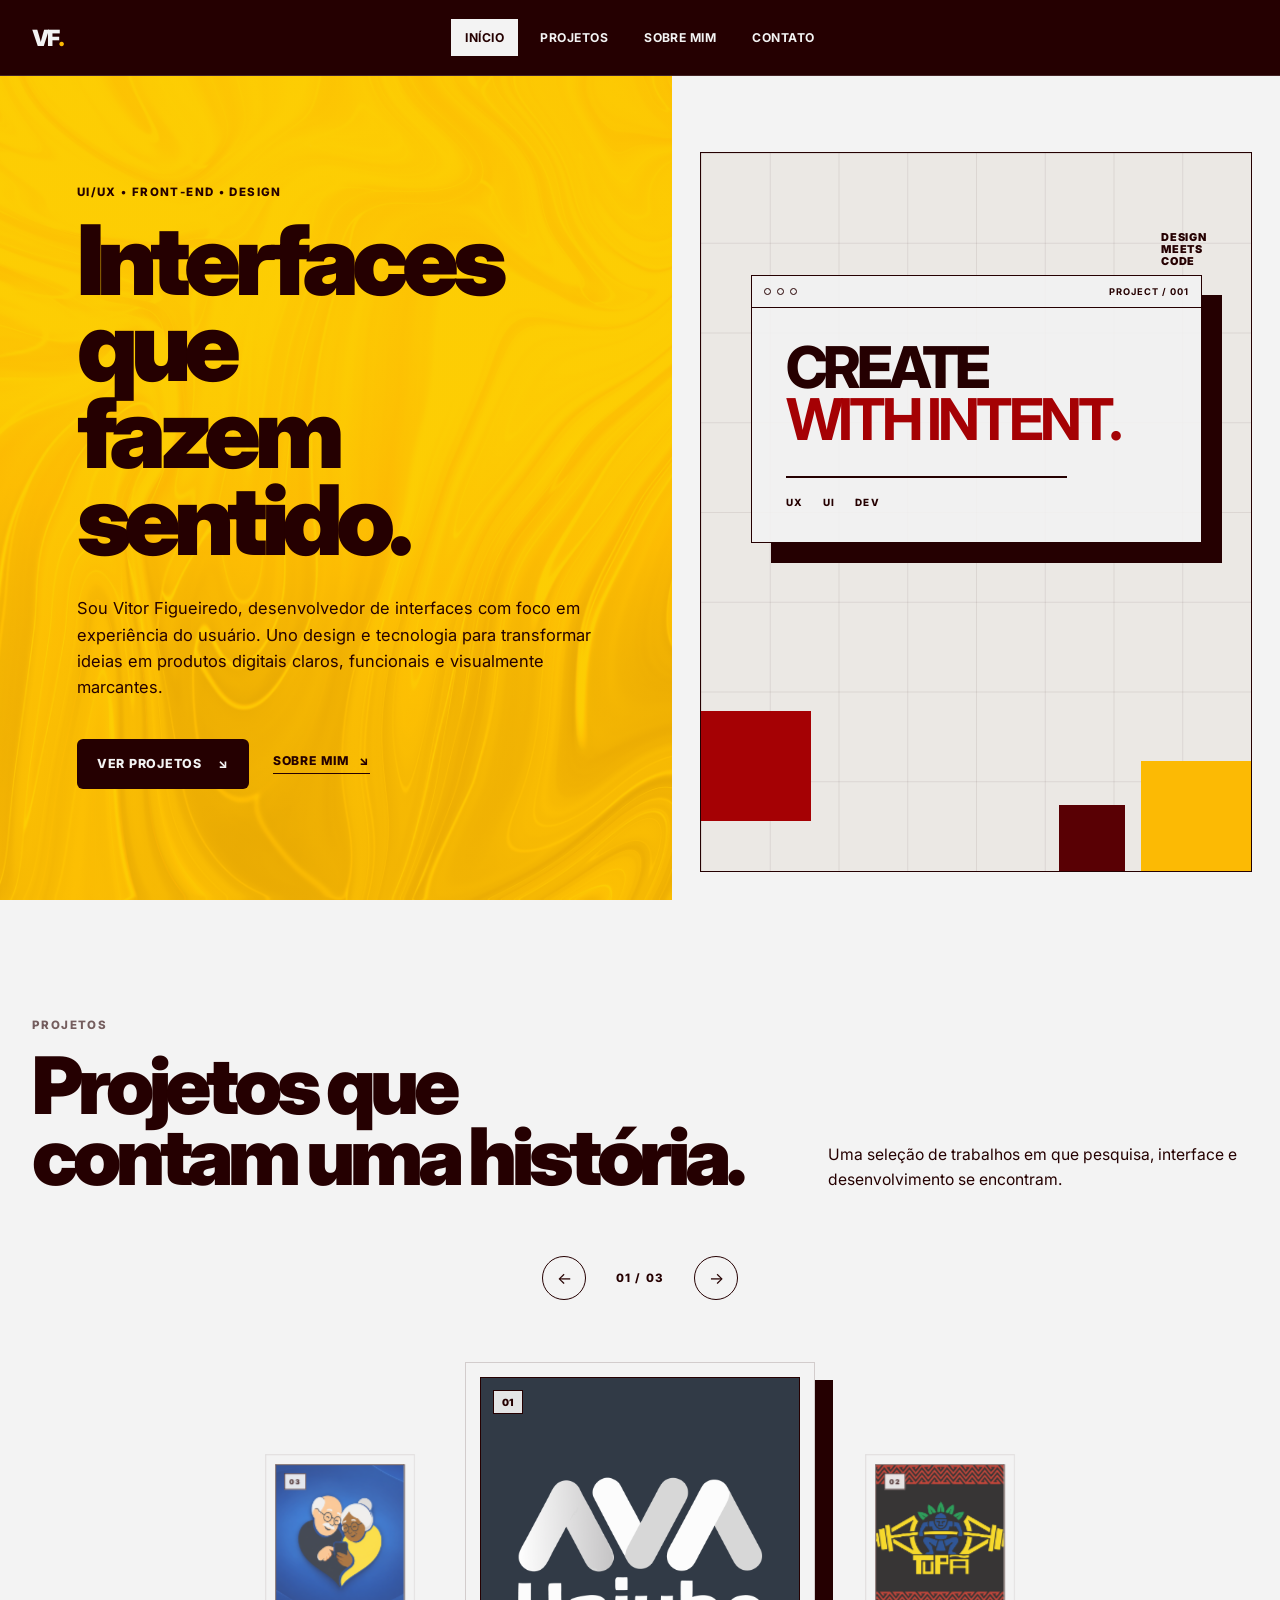
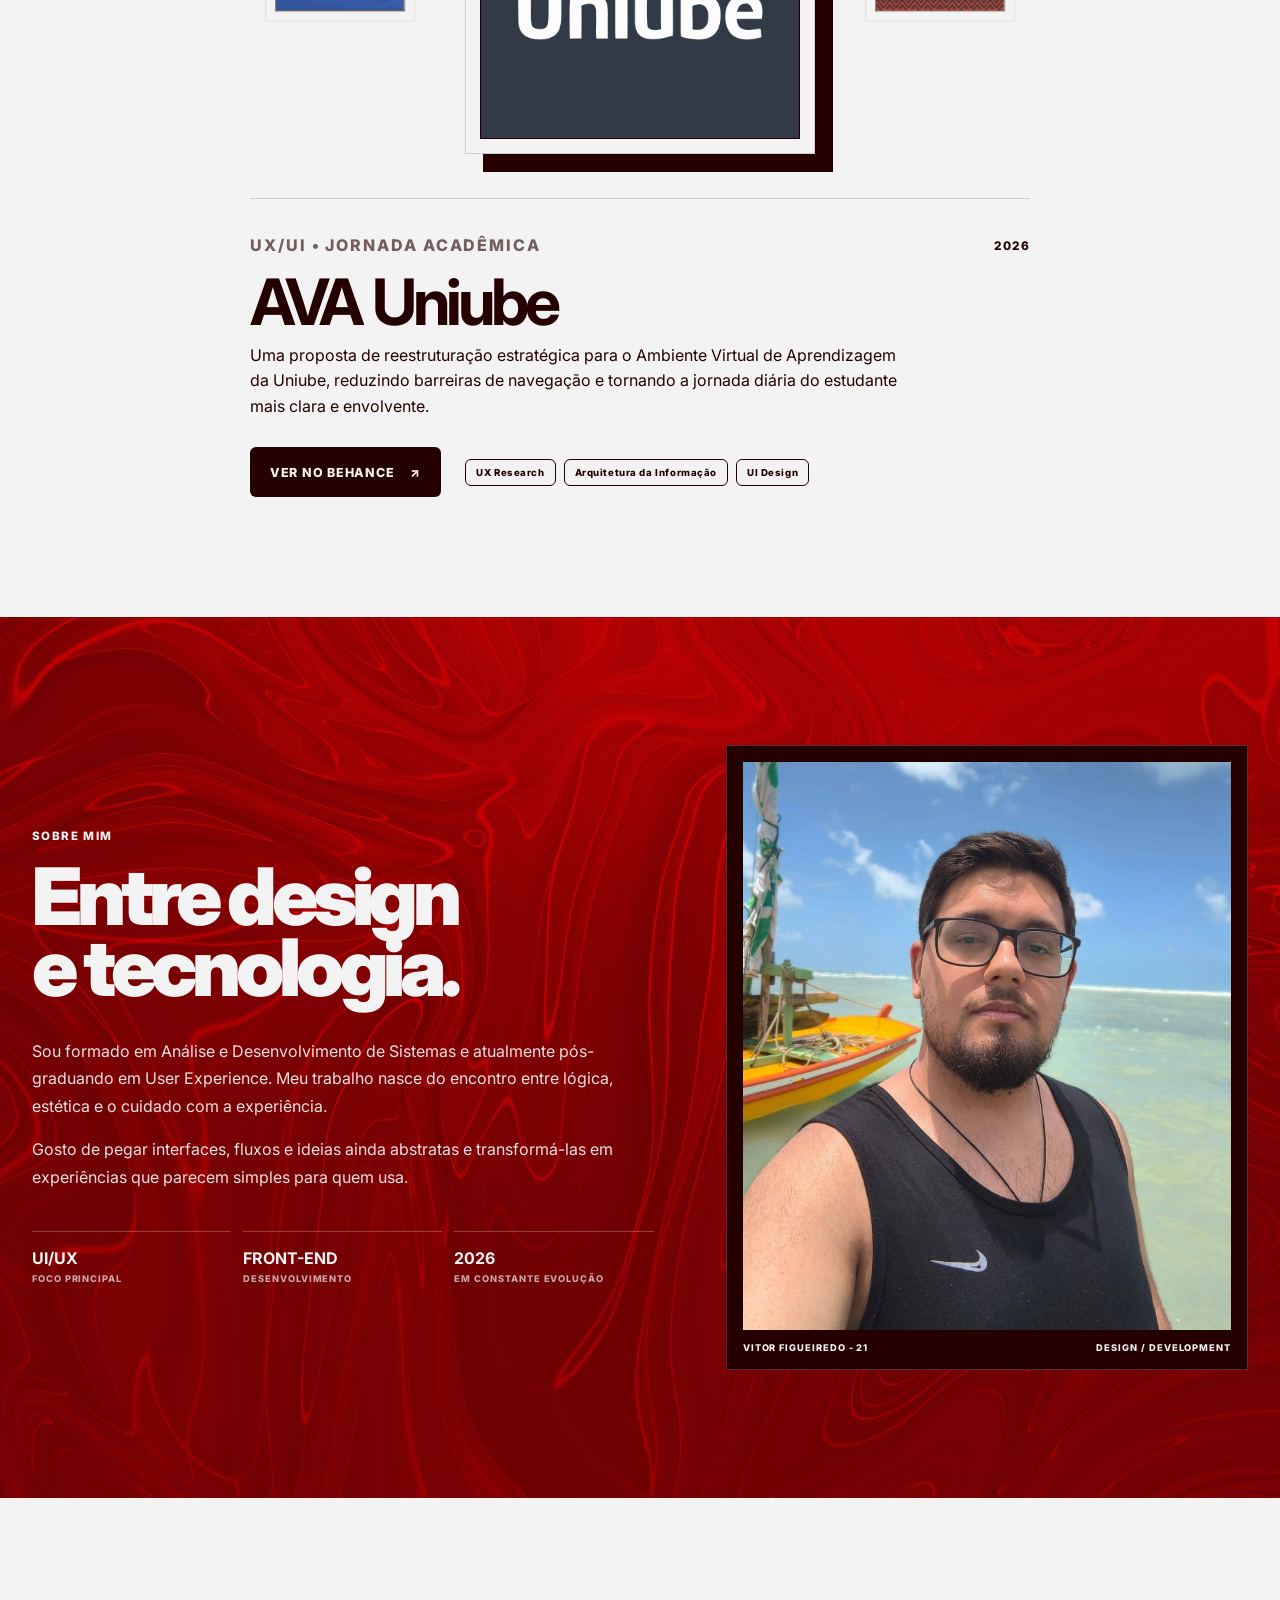
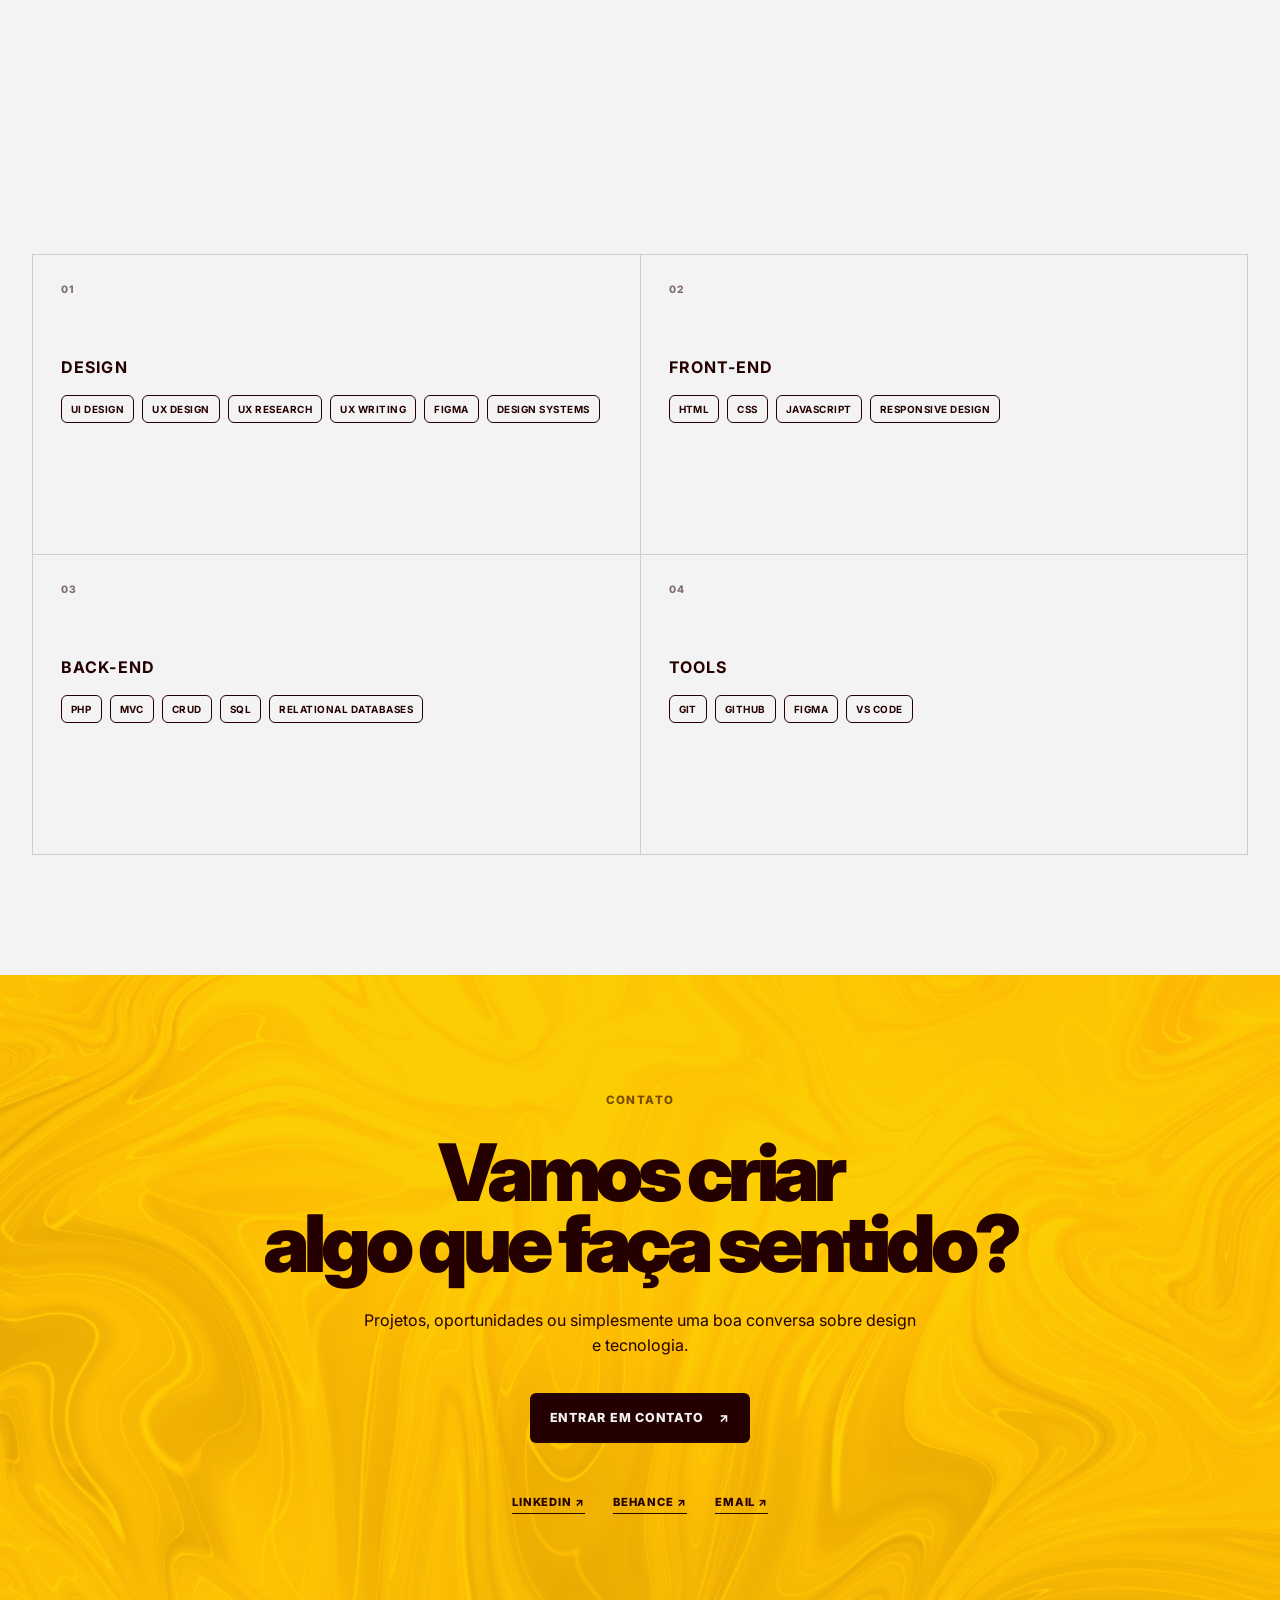
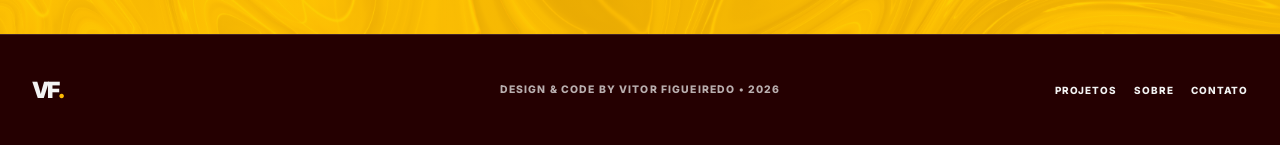
==== commit 4c0d33ea: "Atualiza capa de compartilhamento" ====
--- a/index.html
+++ b/index.html
@@ -8,11 +8,11 @@
   <meta property="og:title" content="Vitor Figueiredo — UI/UX & Front-end" />
   <meta property="og:description" content="Portfólio de Vitor Figueiredo, desenvolvedor de interfaces com foco em UI/UX e front-end." />
   <meta property="og:type" content="website" />
-  <meta property="og:image" content="assets/images/capa comp.png" />
+  <meta property="og:image" content="https://vitorfigueiredodev.github.io/Portfolio/assets/images/capa%20comp.png" />
   <meta name="twitter:card" content="summary_large_image" />
   <meta name="twitter:title" content="Vitor Figueiredo — UI/UX & Front-end" />
   <meta name="twitter:description" content="Portfólio de Vitor Figueiredo, desenvolvedor de interfaces com foco em UI/UX e front-end." />
-  <meta name="twitter:image" content="assets/images/capa comp.png" />
+  <meta name="twitter:image" content="https://vitorfigueiredodev.github.io/Portfolio/assets/images/capa%20comp.png" />
   <title>Vitor Figueiredo — UI/UX & Front-end</title>
   <link rel="icon" type="image/png" href="assets/images/icon.png" />
   <link rel="preconnect" href="https://fonts.googleapis.com" />
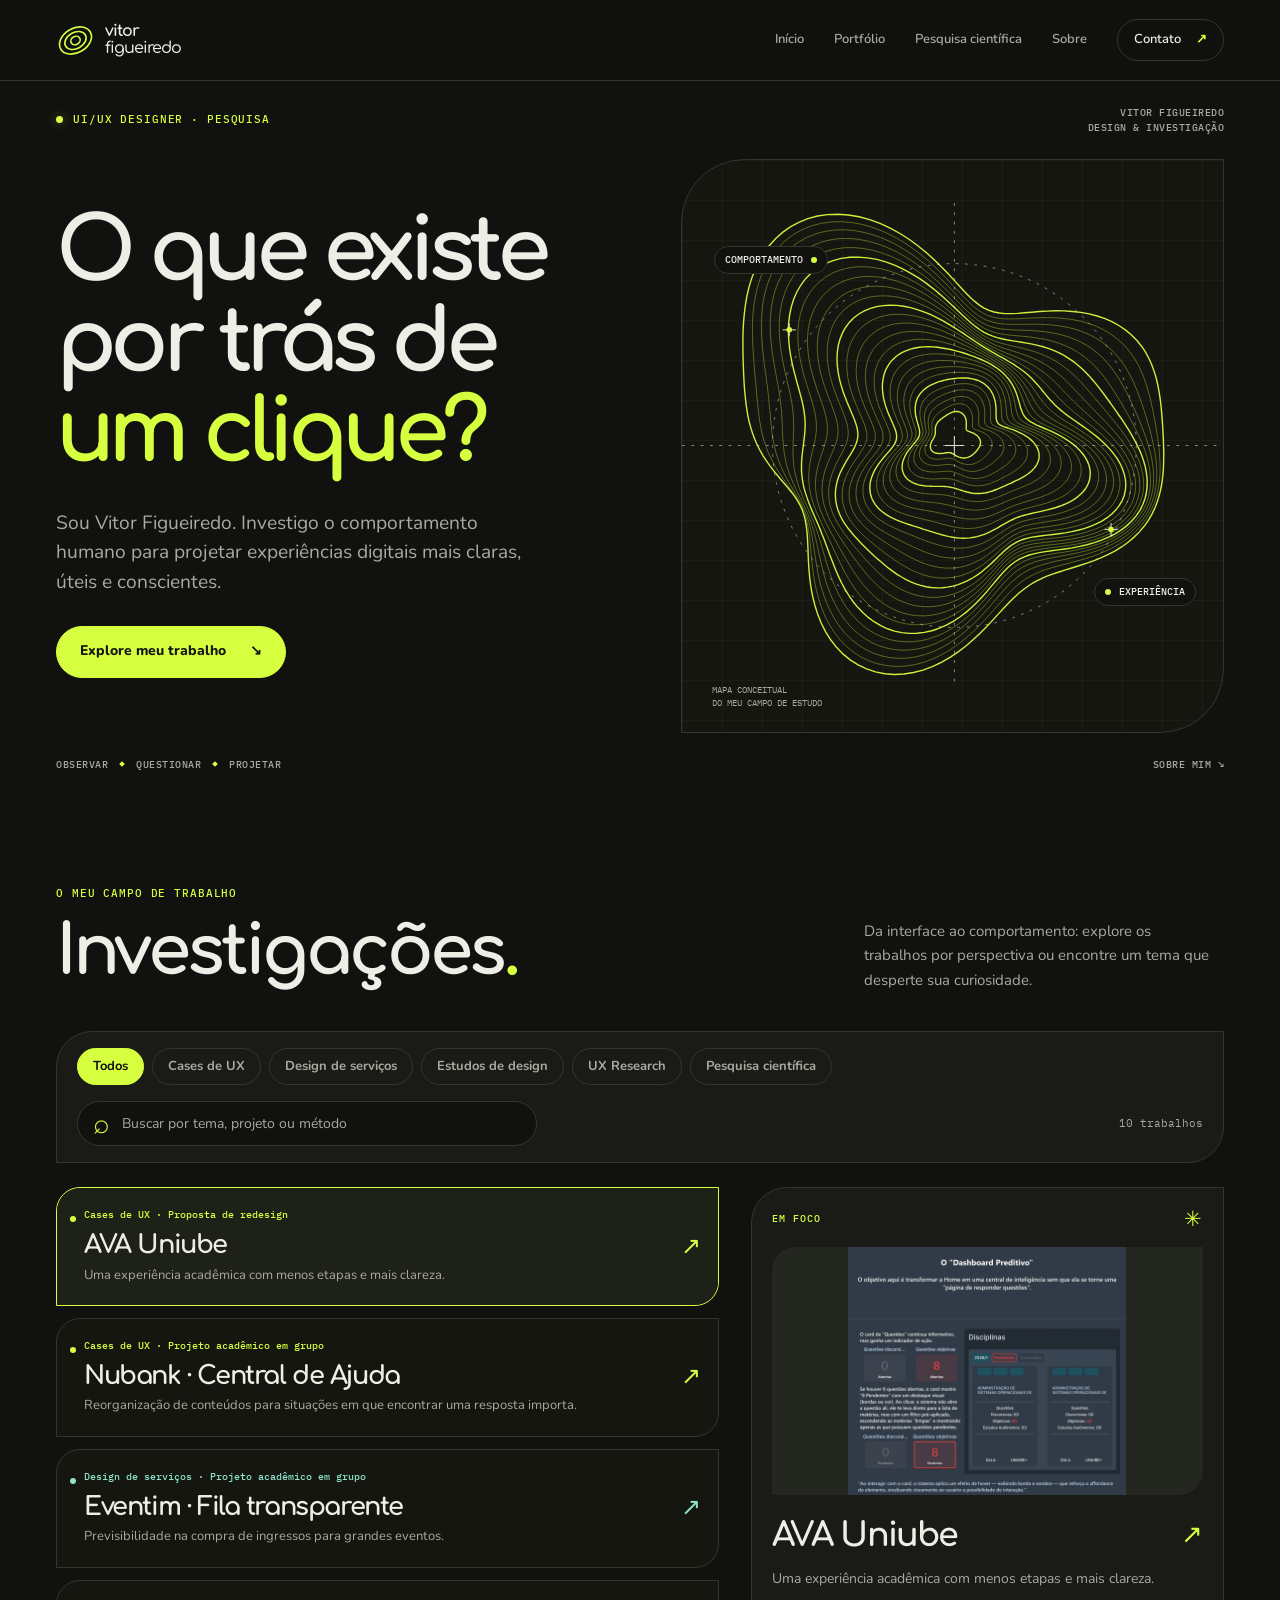
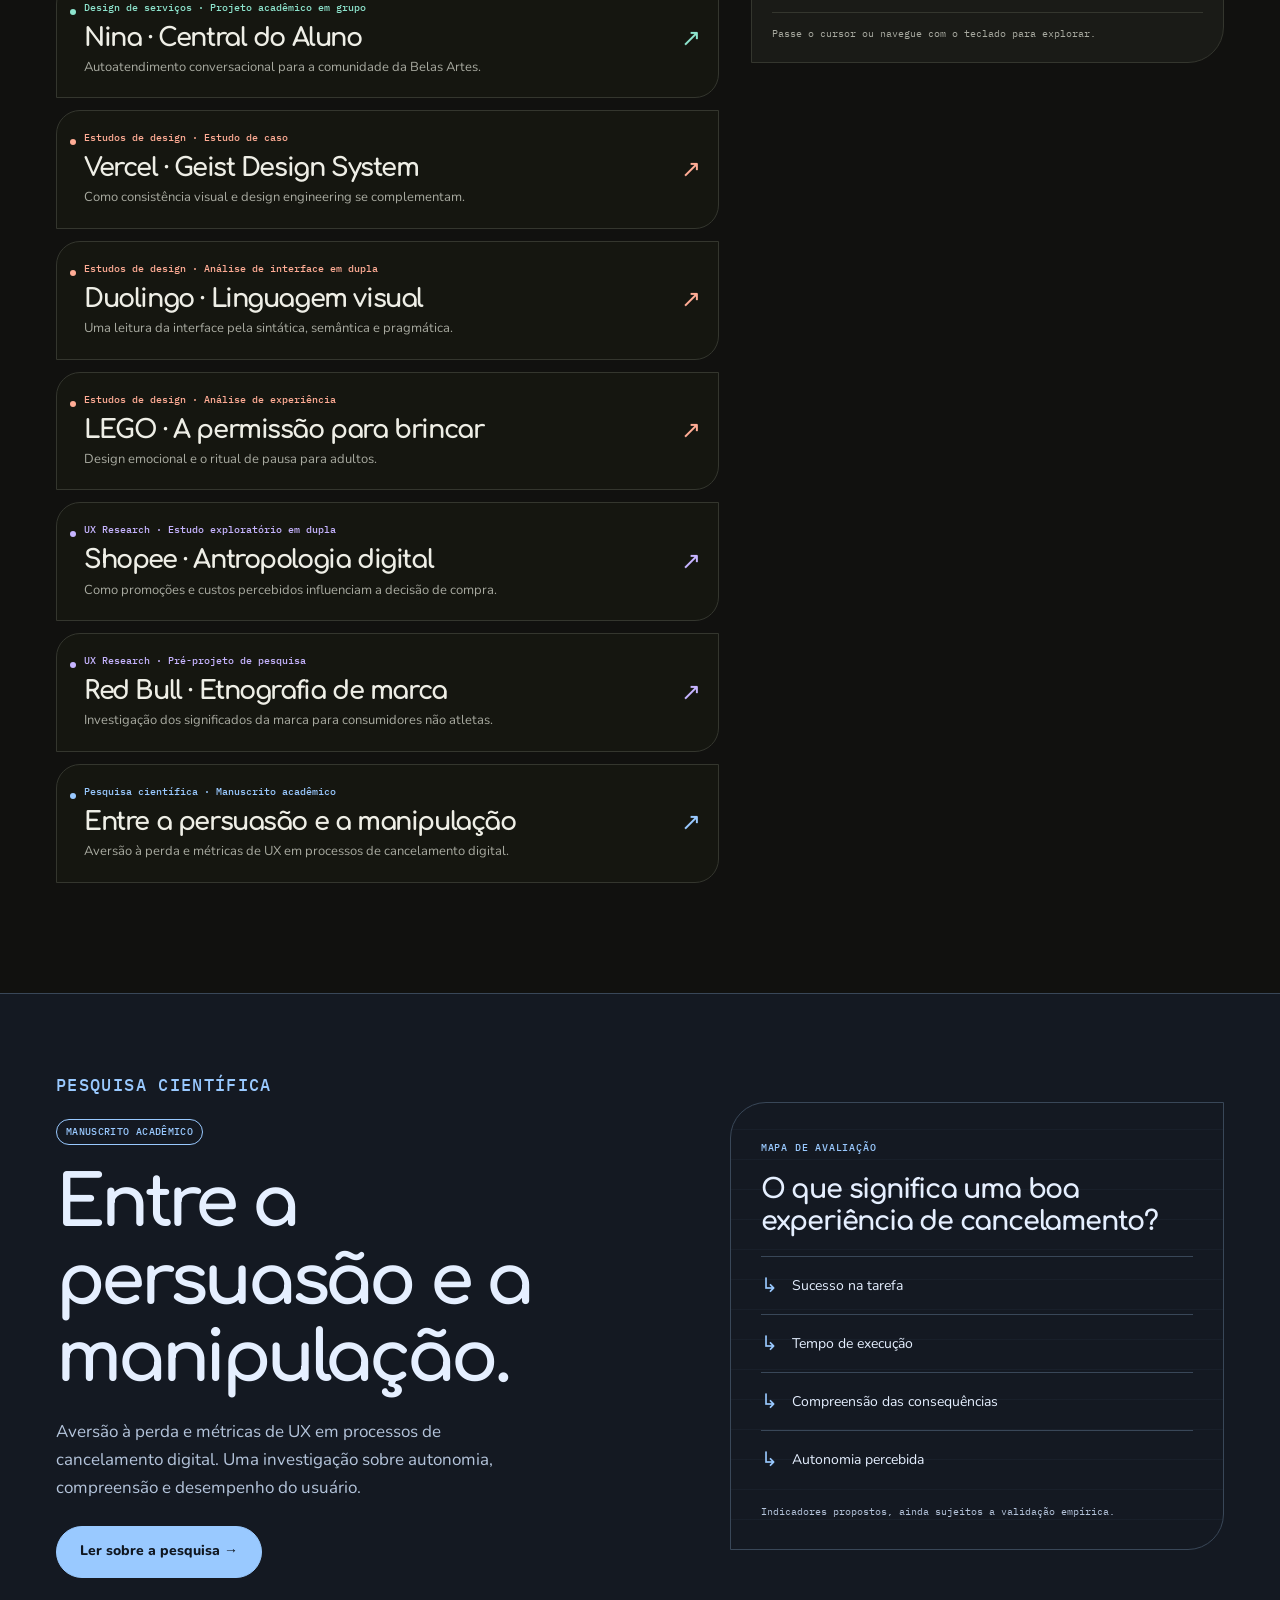
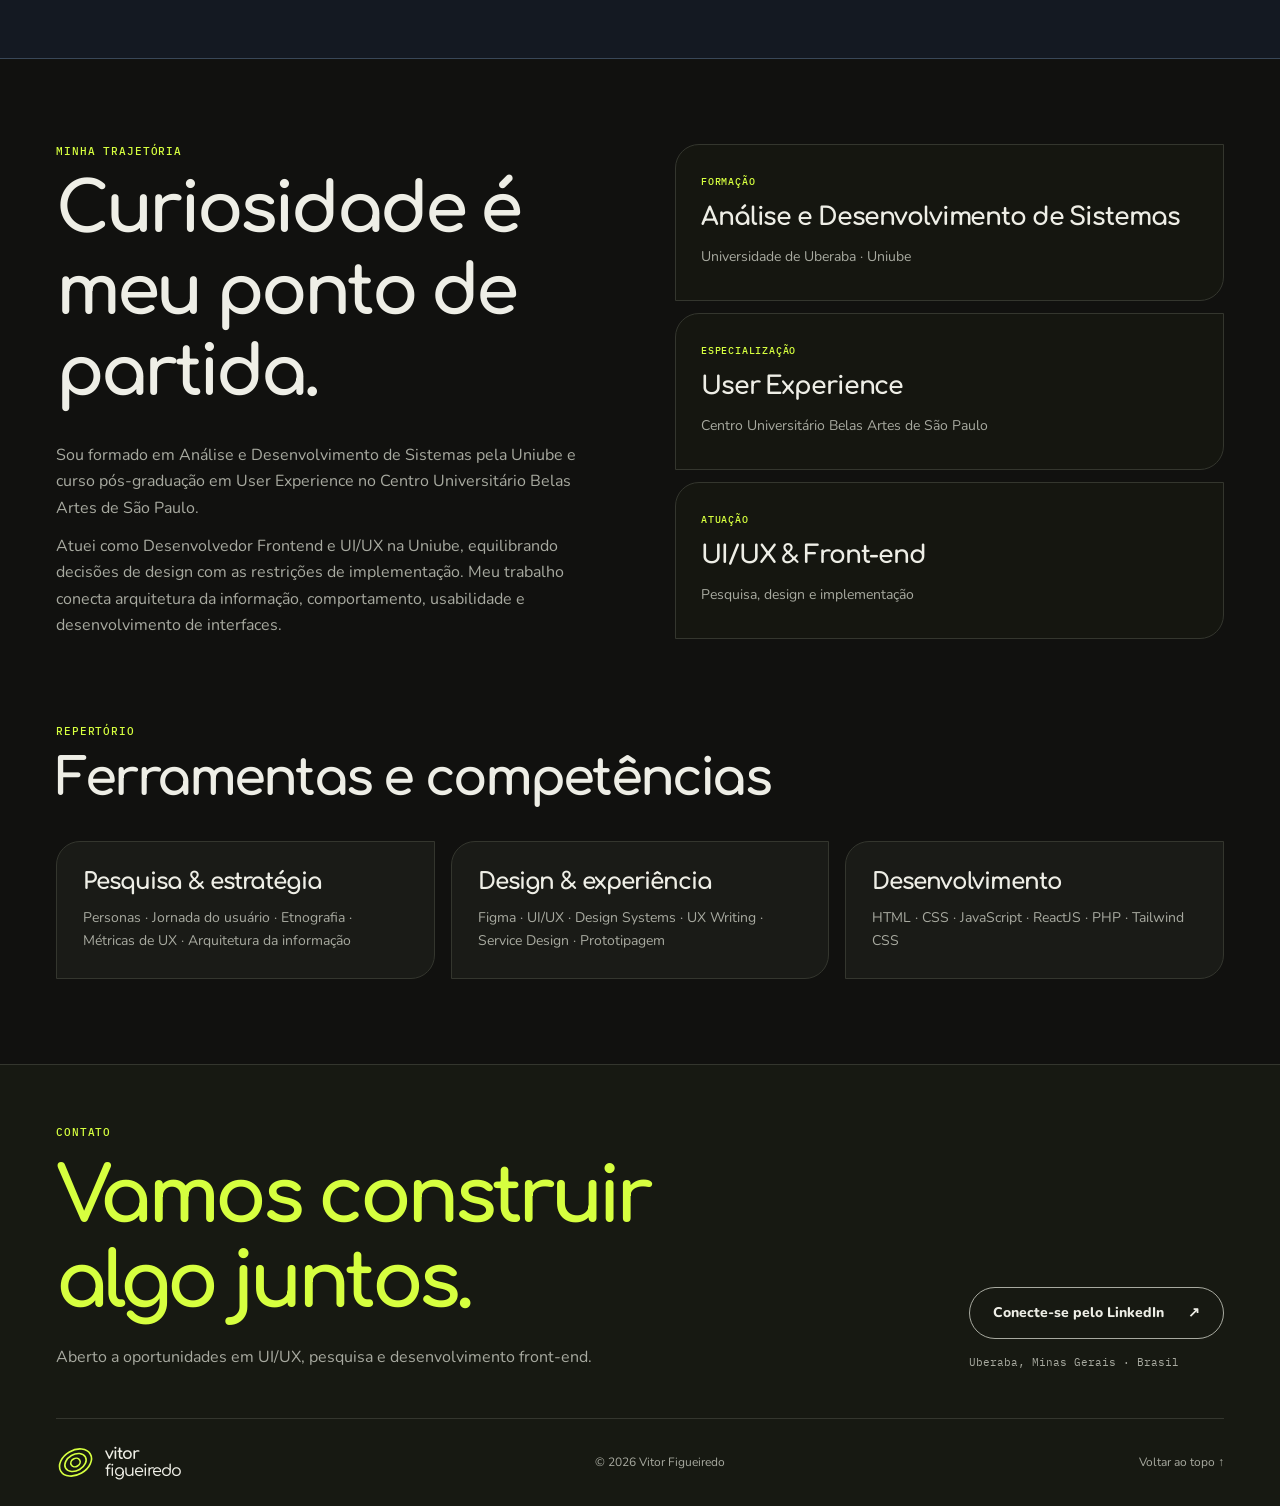
==== commit ad2842f1: "Publica nova versao do portfolio" ====
--- a/index.html
+++ b/index.html
@@ -1,182 +1,3 @@
 <!DOCTYPE html>
-<html lang="pt-BR">
-<head>
-  <meta charset="UTF-8" />
-  <meta name="viewport" content="width=device-width, initial-scale=1.0" />
-  <meta name="description" content="Portfólio de Vitor Figueiredo — desenvolvedor de interfaces com foco em UI/UX e front-end." />
-  <meta name="theme-color" content="#250001" />
-  <meta property="og:title" content="Vitor Figueiredo — UI/UX & Front-end" />
-  <meta property="og:description" content="Portfólio de Vitor Figueiredo, desenvolvedor de interfaces com foco em UI/UX e front-end." />
-  <meta property="og:type" content="website" />
-  <meta property="og:image" content="https://vitorfigueiredodev.github.io/Portfolio/assets/images/capa%20comp.png" />
-  <meta name="twitter:card" content="summary_large_image" />
-  <meta name="twitter:title" content="Vitor Figueiredo — UI/UX & Front-end" />
-  <meta name="twitter:description" content="Portfólio de Vitor Figueiredo, desenvolvedor de interfaces com foco em UI/UX e front-end." />
-  <meta name="twitter:image" content="https://vitorfigueiredodev.github.io/Portfolio/assets/images/capa%20comp.png" />
-  <title>Vitor Figueiredo — UI/UX & Front-end</title>
-  <link rel="icon" type="image/png" href="assets/images/icon.png" />
-  <link rel="preconnect" href="https://fonts.googleapis.com" />
-  <link rel="preconnect" href="https://fonts.gstatic.com" crossorigin />
-  <link href="https://fonts.googleapis.com/css2?family=Inter:wght@400;500;600;700;800;900&display=swap" rel="stylesheet" />
-  <link rel="stylesheet" href="css/style.css" />
-</head>
-<body>
-  <div class="site-shell">
-    <header class="site-header">
-      <a class="brand" href="#inicio" aria-label="Vitor Figueiredo — início">VF<span>.</span></a>
 
-      <nav class="desktop-nav" aria-label="Navegação principal">
-        <a href="#inicio" class="nav-link active">INÍCIO</a>
-        <a href="#projetos" class="nav-link">PROJETOS</a>
-        <a href="#sobre" class="nav-link">SOBRE MIM</a>
-        <a href="#contato" class="nav-link">CONTATO</a>
-      </nav>
-
-      <button class="menu-toggle" type="button" aria-expanded="false" aria-controls="mobile-menu" aria-label="Abrir menu">
-        <span></span><span></span>
-      </button>
-    </header>
-
-    <div class="mobile-menu" id="mobile-menu" hidden>
-      <a href="#inicio">INÍCIO</a>
-      <a href="#projetos">PROJETOS</a>
-      <a href="#sobre">SOBRE MIM</a>
-      <a href="#contato">CONTATO</a>
-    </div>
-
-    <main>
-      <section class="hero section-grid" id="inicio" aria-labelledby="hero-title">
-        <div class="hero-copy reveal">
-          <p class="eyebrow">UI/UX • FRONT-END • DESIGN</p>
-          <h1 id="hero-title">Interfaces que<br /><em>fazem sentido.</em></h1>
-          <p class="hero-text">Sou Vitor Figueiredo, desenvolvedor de interfaces com foco em experiência do usuário. Uno design e tecnologia para transformar ideias em produtos digitais claros, funcionais e visualmente marcantes.</p>
-          <div class="hero-actions">
-            <a class="button button-dark" href="#projetos">VER PROJETOS <span>↘</span></a>
-            <a class="text-link" href="#sobre">SOBRE MIM <span>↘</span></a>
-          </div>
-        </div>
-
-        <div class="hero-visual reveal delay-1" aria-label="Composição gráfica inspirada em interfaces e grids">
-          <div class="visual-topline"><span></span><span></span></div>
-          <div class="visual-frame">
-            <div class="visual-grid"></div>
-            <div class="visual-window">
-              <div class="window-bar"><span></span><span></span><span></span><b>PROJECT / 001</b></div>
-              <div class="window-body">
-                <div class="window-title">CREATE<br /><strong>WITH INTENT.</strong></div>
-                <div class="window-line"></div>
-                <div class="window-meta"><span>UX</span><span>UI</span><span>DEV</span></div>
-              </div>
-            </div>
-            <div class="visual-note">DESIGN<br />MEETS<br />CODE</div>
-            <div class="visual-block amber"></div>
-            <div class="visual-block red"></div>
-            <div class="visual-block cherry"></div>
-          </div>
-        </div>
-      </section>
-
-      <section class="projects section section-light" id="projetos" aria-labelledby="projects-title">
-        <div class="container">
-          <div class="section-head reveal">
-            <div>
-              <p class="eyebrow eyebrow-dark">PROJETOS</p>
-              <h2 id="projects-title">Projetos que<br /><em>contam uma história.</em></h2>
-            </div>
-            <p class="section-intro">Uma seleção de trabalhos em que pesquisa, interface e desenvolvimento se encontram.</p>
-          </div>
-
-          <div class="project-stage" aria-label="Carrossel interativo de projetos">
-            <div class="stage-controls">
-              <button class="circle-button" type="button" id="prev-project" aria-label="Projeto anterior">←</button>
-              <span id="project-counter">01 / 03</span>
-              <button class="circle-button" type="button" id="next-project" aria-label="Próximo projeto">→</button>
-            </div>
-
-            <div class="project-wheel" id="project-wheel"></div>
-
-            <div class="project-detail reveal" aria-live="polite">
-              <div class="project-detail-top">
-                <p class="eyebrow eyebrow-dark" id="project-category">UX/UI • CASE STUDY</p>
-                <span class="project-year" id="project-year">2026</span>
-              </div>
-              <h3 id="project-title">AVA Uniube</h3>
-              <p id="project-description">Uma proposta de experiência acadêmica redesenhada a partir da perspectiva do estudante.</p>
-              <div class="project-detail-actions">
-                <a class="button button-wine" id="project-link" href="https://www.behance.net/vitorfigueiredoUX" target="_blank" rel="noopener noreferrer">VER NO BEHANCE <span>↗</span></a>
-                <div class="project-tags" id="project-tags"><span>UX Research</span><span>UI Design</span><span>Figma</span></div>
-              </div>
-            </div>
-          </div>
-        </div>
-      </section>
-
-      <section class="about section section-red" id="sobre" aria-labelledby="about-title">
-        <div class="container about-grid">
-          <div class="about-copy reveal">
-            <p class="eyebrow">SOBRE MIM</p>
-            <h2 id="about-title">Entre design<br />e <em>tecnologia.</em></h2>
-            <p>Sou formado em Análise e Desenvolvimento de Sistemas e atualmente pós-graduando em User Experience. Meu trabalho nasce do encontro entre lógica, estética e o cuidado com a experiência.</p>
-            <p>Gosto de pegar interfaces, fluxos e ideias ainda abstratas e transformá-las em experiências que parecem simples para quem usa.</p>
-            <div class="about-facts">
-              <div><strong>UI/UX</strong><span>FOCO PRINCIPAL</span></div>
-              <div><strong>FRONT-END</strong><span>DESENVOLVIMENTO</span></div>
-              <div><strong>2026</strong><span>EM CONSTANTE EVOLUÇÃO</span></div>
-            </div>
-          </div>
-
-          <div class="profile-card reveal delay-1">
-            <div class="profile-image" role="img" aria-label="Foto de perfil de Vitor Figueiredo">
-              <img src="assets/images/perfil.jpg" alt="Foto de perfil de Vitor Figueiredo" />
-            </div>
-            <div class="profile-caption"><span>VITOR FIGUEIREDO - 21</span><span>DESIGN / DEVELOPMENT</span></div>
-          </div>
-        </div>
-      </section>
-
-      <section class="skills section section-light" aria-labelledby="skills-title">
-        <div class="container">
-          <div class="section-head reveal">
-            <div>
-              <p class="eyebrow eyebrow-dark">SKILLS</p>
-              <h2 id="skills-title">Ferramentas para<br /><em>dar forma às ideias.</em></h2>
-            </div>
-            <p class="section-intro">Competências organizadas por onde o projeto pede mais atenção: experiência, interface ou implementação.</p>
-          </div>
-
-          <div class="skills-grid">
-            <article class="skill-group reveal"><div class="skill-index">01</div><h3>DESIGN</h3><div class="skill-list"><span>UI DESIGN</span><span>UX DESIGN</span><span>UX RESEARCH</span><span>UX WRITING</span><span>FIGMA</span><span>DESIGN SYSTEMS</span></div></article>
-            <article class="skill-group reveal delay-1"><div class="skill-index">02</div><h3>FRONT-END</h3><div class="skill-list"><span>HTML</span><span>CSS</span><span>JAVASCRIPT</span><span>RESPONSIVE DESIGN</span></div></article>
-            <article class="skill-group reveal delay-2"><div class="skill-index">03</div><h3>BACK-END</h3><div class="skill-list"><span>PHP</span><span>MVC</span><span>CRUD</span><span>SQL</span><span>RELATIONAL DATABASES</span></div></article>
-            <article class="skill-group reveal"><div class="skill-index">04</div><h3>TOOLS</h3><div class="skill-list"><span>GIT</span><span>GITHUB</span><span>FIGMA</span><span>VS CODE</span></div></article>
-          </div>
-        </div>
-      </section>
-
-      <section class="contact section section-amber" id="contato" aria-labelledby="contact-title">
-        <div class="container contact-inner reveal">
-          <p class="eyebrow eyebrow-dark">CONTATO</p>
-          <h2 id="contact-title">Vamos criar<br /><em>algo que faça sentido?</em></h2>
-          <p>Projetos, oportunidades ou simplesmente uma boa conversa sobre design e tecnologia.</p>
-          <a class="button button-wine" href="mailto:Vitorfigueiredo2005dev@gmail.com">ENTRAR EM CONTATO <span>↗</span></a>
-          <div class="social-links">
-            <a href="https://www.linkedin.com/in/vitor-figueired0/" target="_blank" rel="noreferrer">LINKEDIN ↗</a>
-            <a href="https://www.behance.net/vitorfigueiredoUX" target="_blank" rel="noreferrer">BEHANCE ↗</a>
-            <a href="mailto:Vitorfigueiredo2005dev@gmail.com">EMAIL ↗</a>
-          </div>
-        </div>
-      </section>
-    </main>
-
-    <footer class="site-footer">
-      <div class="container footer-inner">
-        <a class="brand brand-light" href="#inicio">VF<span>.</span></a>
-        <div class="footer-copy">DESIGN &amp; CODE BY VITOR FIGUEIREDO • 2026</div>
-        <div class="footer-links"><a href="#projetos">PROJETOS</a><a href="#sobre">SOBRE</a><a href="#contato">CONTATO</a></div>
-      </div>
-    </footer>
-  </div>
-
-  <script src="js/script.js"></script>
-</body>
-</html>
+<html lang="pt-BR"><head><meta charset="utf-8"/><meta content="width=device-width, initial-scale=1" name="viewport"/><meta content="Portfólio de UX, design de serviços e pesquisa de Vitor Figueiredo." name="description"/><meta content="#11110f" name="theme-color"/><title>Vitor Figueiredo — UX, design &amp; investigação</title><link href="https://fonts.googleapis.com" rel="preconnect"/><link crossorigin="" href="https://fonts.gstatic.com" rel="preconnect"/><link href="https://fonts.googleapis.com/css2?family=Comfortaa:wght@400;500;600;700&amp;family=Nunito:wght@400;500;600;700;800&amp;family=IBM+Plex+Mono:wght@400;500;600&amp;display=swap" rel="stylesheet"/><link href="assets/style.css" rel="stylesheet"/><script defer="" src="assets/site.js"></script><meta content="dark" name="color-scheme"/><link href="assets/favicon.svg" rel="icon" type="image/svg+xml"/></head><body><a class="skip" href="#conteudo">Pular para o conteúdo</a><header class="header"><div class="wrap nav"><a aria-label="Vitor Figueiredo, início" class="logo" href="#inicio"><svg aria-hidden="true" class="mark" viewbox="0 0 48 48"><g fill="none" stroke="currentColor" stroke-width="2"><ellipse cx="24" cy="24" rx="21" ry="15" transform="rotate(-30 24 24)"></ellipse><ellipse cx="24" cy="24" rx="14" ry="10" transform="rotate(-30 24 24)"></ellipse><ellipse cx="24" cy="24" rx="6" ry="5" transform="rotate(-30 24 24)"></ellipse></g></svg><span class="wordmark">vitor<span>figueiredo</span></span></a><button aria-controls="main-nav" aria-expanded="false" class="menu-toggle" type="button">Menu <span aria-hidden="true">+</span></button><nav aria-label="Navegação principal" id="main-nav"><a href="#inicio">Início</a><a href="#trabalhos">Portfólio</a><a data-category-link="cientifica" href="#pesquisa-cientifica">Pesquisa científica</a><a href="#sobre">Sobre</a><a class="nav-contact" href="#contato">Contato <span aria-hidden="true">↗</span></a></nav></div><div aria-hidden="true" class="reading-progress"></div></header><main id="conteudo"><section class="hero" id="inicio"><div class="wrap"><div class="hero-top"><span class="coordinate"><i></i> UI/UX DESIGNER · PESQUISA</span><span>VITOR FIGUEIREDO<br/>DESIGN &amp; INVESTIGAÇÃO</span></div><div class="hero-grid"><div class="hero-intro"><h1>O que existe<br/>por trás de<br/><em>um clique?</em></h1><p class="hero-copy">Sou Vitor Figueiredo. Investigo o comportamento humano para projetar experiências digitais mais claras, úteis e conscientes.</p><a class="button primary" href="#trabalhos">Explore meu trabalho <span aria-hidden="true">↘</span></a></div><div aria-hidden="true" class="field-art"><img alt="" src="assets/campo.svg"/><span class="field-caption field-a">COMPORTAMENTO <i></i></span><span class="field-caption field-b"><i></i> EXPERIÊNCIA</span><span class="field-bottom">MAPA CONCEITUAL<br/>DO MEU CAMPO DE ESTUDO</span></div></div><div class="hero-bottom"><span>Observar <i></i> questionar <i></i> projetar</span><a href="#sobre">Sobre mim ↘</a></div></div></section><section class="archive" id="trabalhos"><div class="wrap"><div class="section-head"><div><p class="eyebrow">O meu campo de trabalho</p><h2>Investigações<span class="punct">.</span></h2></div><p>Da interface ao comportamento: explore os trabalhos por perspectiva ou encontre um tema que desperte sua curiosidade.</p></div><div class="archive-tools"><div aria-label="Filtrar trabalhos" class="filters" role="group"><button aria-pressed="true" class="filter active" data-filter="all" type="button">Todos</button><button aria-pressed="false" class="filter" data-filter="ux" type="button">Cases de UX</button><button aria-pressed="false" class="filter" data-filter="servicos" type="button">Design de serviços</button><button aria-pressed="false" class="filter" data-filter="estudos" type="button">Estudos de design</button><button aria-pressed="false" class="filter" data-filter="pesquisa" type="button">UX Research</button><button aria-pressed="false" class="filter" data-filter="cientifica" type="button">Pesquisa científica</button></div><div class="search-row"><label class="search"><span aria-hidden="true">⌕</span><input aria-label="Buscar trabalhos" id="search" placeholder="Buscar por tema, projeto ou método" type="search"/></label><p aria-live="polite" id="results" role="status">10 trabalhos</p></div></div><div class="catalog-layout"><div class="catalog-list"><div class="work-grid" id="work-grid"><article class="work-card" data-category="ux" data-search="AVA Uniube Uma experiência acadêmica com menos etapas e mais clareza. Proposta de redesign Cases de UX Gamificação Arquitetura da informação UI/UX"><a class="card-link" href="trabalhos/ava-uniube.html"><div class="cover ux"><img alt="" height="460" loading="lazy" src="assets/capas/ava-uniube.webp" width="800"/></div><div class="card-body"><p class="card-meta">Cases de UX · Proposta de redesign</p><h3>AVA Uniube</h3><p class="card-desc">Uma experiência acadêmica com menos etapas e mais clareza.</p><div class="tags"><span>Gamificação</span><span>Arquitetura da informação</span><span>UI/UX</span></div><span class="card-cta">↗</span></div></a></article><article class="work-card" data-category="ux" data-search="Nubank · Central de Ajuda Reorganização de conteúdos para situações em que encontrar uma resposta importa. Projeto acadêmico em grupo Cases de UX Arquitetura da informação Sitemap Busca colaboradores trabalho coletivo Gabriela Leal Tavares Felipe dos Santos Sousa Gustavo Garcia Ramires Juliana Dimo de Cristofaro Roberta Vicente da Silva"><a class="card-link" href="trabalhos/nubank.html"><div class="cover ux"><img alt="" height="460" loading="lazy" src="assets/capas/nubank.webp" width="800"/></div><div class="card-body"><p class="card-meta">Cases de UX · Projeto acadêmico em grupo</p><h3>Nubank · Central de Ajuda</h3><p class="card-desc">Reorganização de conteúdos para situações em que encontrar uma resposta importa.</p><div class="tags"><span>Arquitetura da informação</span><span>Sitemap</span><span>Busca</span></div><span class="card-cta">↗</span></div></a></article><article class="work-card" data-category="servicos" data-search="Eventim · Fila transparente Previsibilidade na compra de ingressos para grandes eventos. Projeto acadêmico em grupo Design de serviços Service Design CX Service Blueprint colaboradores trabalho coletivo Ana Carolina Paci Beatriz Emilie Davi Jeferson"><a class="card-link" href="trabalhos/eventim.html"><div class="cover servicos"><img alt="" height="460" loading="lazy" src="assets/capas/eventim.webp" width="800"/></div><div class="card-body"><p class="card-meta">Design de serviços · Projeto acadêmico em grupo</p><h3>Eventim · Fila transparente</h3><p class="card-desc">Previsibilidade na compra de ingressos para grandes eventos.</p><div class="tags"><span>Service Design</span><span>CX</span><span>Service Blueprint</span></div><span class="card-cta">↗</span></div></a></article><article class="work-card" data-category="servicos" data-search="Nina · Central do Aluno Autoatendimento conversacional para a comunidade da Belas Artes. Projeto acadêmico em grupo Design de serviços UX Writing Design conversacional Blip colaboradores trabalho coletivo Milena Reiter Ruam Costa"><a class="card-link" href="trabalhos/nina.html"><div class="cover servicos"><img alt="" height="460" loading="lazy" src="assets/capas/nina.webp" width="800"/></div><div class="card-body"><p class="card-meta">Design de serviços · Projeto acadêmico em grupo</p><h3>Nina · Central do Aluno</h3><p class="card-desc">Autoatendimento conversacional para a comunidade da Belas Artes.</p><div class="tags"><span>UX Writing</span><span>Design conversacional</span><span>Blip</span></div><span class="card-cta">↗</span></div></a></article><article class="work-card" data-category="estudos" data-search="Vercel · Geist Design System Como consistência visual e design engineering se complementam. Estudo de caso Estudos de design Design System Design Engineering DX"><a class="card-link" href="trabalhos/vercel.html"><div class="cover estudos"><img alt="" height="460" loading="lazy" src="assets/capas/vercel.webp" width="800"/></div><div class="card-body"><p class="card-meta">Estudos de design · Estudo de caso</p><h3>Vercel · Geist Design System</h3><p class="card-desc">Como consistência visual e design engineering se complementam.</p><div class="tags"><span>Design System</span><span>Design Engineering</span><span>DX</span></div><span class="card-cta">↗</span></div></a></article><article class="work-card" data-category="estudos" data-search="Duolingo · Linguagem visual Uma leitura da interface pela sintática, semântica e pragmática. Análise de interface em dupla Estudos de design Semiótica Design visual Engajamento colaboradores trabalho coletivo Gabriela Leal Tavares"><a class="card-link" href="trabalhos/duolingo.html"><div class="cover estudos"><img alt="" height="460" loading="lazy" src="assets/capas/duolingo.webp" width="800"/></div><div class="card-body"><p class="card-meta">Estudos de design · Análise de interface em dupla</p><h3>Duolingo · Linguagem visual</h3><p class="card-desc">Uma leitura da interface pela sintática, semântica e pragmática.</p><div class="tags"><span>Semiótica</span><span>Design visual</span><span>Engajamento</span></div><span class="card-cta">↗</span></div></a></article><article class="work-card" data-category="estudos" data-search="LEGO · A permissão para brincar Design emocional e o ritual de pausa para adultos. Análise de experiência Estudos de design Design emocional Design persuasivo Comportamento"><a class="card-link" href="trabalhos/lego.html"><div class="cover estudos"><img alt="" height="460" loading="lazy" src="assets/capas/lego.webp" width="800"/></div><div class="card-body"><p class="card-meta">Estudos de design · Análise de experiência</p><h3>LEGO · A permissão para brincar</h3><p class="card-desc">Design emocional e o ritual de pausa para adultos.</p><div class="tags"><span>Design emocional</span><span>Design persuasivo</span><span>Comportamento</span></div><span class="card-cta">↗</span></div></a></article><article class="work-card" data-category="pesquisa" data-search="Shopee · Antropologia digital Como promoções e custos percebidos influenciam a decisão de compra. Estudo exploratório em dupla UX Research Antropologia digital Mapa de empatia Jornada colaboradores trabalho coletivo Camila Ribeiro"><a class="card-link" href="trabalhos/shopee.html"><div class="cover pesquisa"><img alt="" height="460" loading="lazy" src="assets/capas/shopee.webp" width="800"/></div><div class="card-body"><p class="card-meta">UX Research · Estudo exploratório em dupla</p><h3>Shopee · Antropologia digital</h3><p class="card-desc">Como promoções e custos percebidos influenciam a decisão de compra.</p><div class="tags"><span>Antropologia digital</span><span>Mapa de empatia</span><span>Jornada</span></div><span class="card-cta">↗</span></div></a></article><article class="work-card" data-category="pesquisa" data-search="Red Bull · Etnografia de marca Investigação dos significados da marca para consumidores não atletas. Pré-projeto de pesquisa UX Research Etnografia Entrevista Personas"><a class="card-link" href="trabalhos/red-bull.html"><div class="cover pesquisa"><img alt="" height="460" loading="lazy" src="assets/capas/red-bull.webp" width="800"/></div><div class="card-body"><p class="card-meta">UX Research · Pré-projeto de pesquisa</p><h3>Red Bull · Etnografia de marca</h3><p class="card-desc">Investigação dos significados da marca para consumidores não atletas.</p><div class="tags"><span>Etnografia</span><span>Entrevista</span><span>Personas</span></div><span class="card-cta">↗</span></div></a></article><article class="work-card" data-category="cientifica" data-search="Entre a persuasão e a manipulação Aversão à perda e métricas de UX em processos de cancelamento digital. Manuscrito acadêmico Pesquisa científica Métricas de UX Dark patterns Ética"><a class="card-link" href="trabalhos/aversao-a-perda.html"><div class="cover cientifica"><img alt="" height="460" loading="lazy" src="assets/capas/aversao-a-perda.webp" width="800"/></div><div class="card-body"><p class="card-meta">Pesquisa científica · Manuscrito acadêmico</p><h3>Entre a persuasão e a manipulação</h3><p class="card-desc">Aversão à perda e métricas de UX em processos de cancelamento digital.</p><div class="tags"><span>Métricas de UX</span><span>Dark patterns</span><span>Ética</span></div><span class="card-cta">↗</span></div></a></article></div><div class="empty" hidden="" id="empty"><h3>Nenhum trabalho encontrado.</h3><p>Tente outro termo ou limpe os filtros.</p><button class="button outline" id="reset" type="button">Limpar filtros</button></div></div><aside aria-label="Prévia do trabalho" class="catalog-preview"><div class="preview-label"><span>EM FOCO</span><span aria-hidden="true">✳</span></div><a href="trabalhos/ava-uniube.html" id="preview-link"><div class="preview-image"><img alt="Prévia do material de AVA Uniube" id="preview-img" src="assets/capas/ava-uniube.webp"/></div><div class="preview-title"><h3 id="preview-name">AVA Uniube</h3><span aria-hidden="true">↗</span></div></a><p id="preview-desc">Uma experiência acadêmica com menos etapas e mais clareza.</p><p class="preview-hint">Passe o cursor ou navegue com o teclado para explorar.</p></aside></div></div></section><section class="research" id="pesquisa-cientifica"><div class="wrap research-grid"><div><p class="eyebrow">Pesquisa científica</p><span class="status">Manuscrito acadêmico</span><h2>Entre a persuasão e a manipulação.</h2><p>Aversão à perda e métricas de UX em processos de cancelamento digital. Uma investigação sobre autonomia, compreensão e desempenho do usuário.</p><a class="button primary" href="trabalhos/aversao-a-perda.html">Ler sobre a pesquisa →</a></div><div class="research-note"><span>MAPA DE AVALIAÇÃO</span><h3>O que significa uma boa experiência de cancelamento?</h3><div class="metric"><b>↳</b> Sucesso na tarefa</div><div class="metric"><b>↳</b> Tempo de execução</div><div class="metric"><b>↳</b> Compreensão das consequências</div><div class="metric"><b>↳</b> Autonomia percebida</div><small>Indicadores propostos, ainda sujeitos a validação empírica.</small></div></div></section><section class="dark about" id="sobre"><div class="wrap about-grid"><div><p class="eyebrow light">Minha trajetória</p><h2>Curiosidade é meu ponto de partida.</h2><p>Sou formado em Análise e Desenvolvimento de Sistemas pela Uniube e curso pós-graduação em User Experience no Centro Universitário Belas Artes de São Paulo.</p><p>Atuei como Desenvolvedor Frontend e UI/UX na Uniube, equilibrando decisões de design com as restrições de implementação. Meu trabalho conecta arquitetura da informação, comportamento, usabilidade e desenvolvimento de interfaces.</p></div><div class="timeline"><div><span>FORMAÇÃO</span><h3>Análise e Desenvolvimento de Sistemas</h3><p>Universidade de Uberaba · Uniube</p></div><div><span>ESPECIALIZAÇÃO</span><h3>User Experience</h3><p>Centro Universitário Belas Artes de São Paulo</p></div><div><span>ATUAÇÃO</span><h3>UI/UX &amp; Front-end</h3><p>Pesquisa, design e implementação</p></div></div></div></section><section class="skills"><div class="wrap"><p class="eyebrow">Repertório</p><h2>Ferramentas e competências</h2><div class="skill-grid"><div><h3>Pesquisa &amp; estratégia</h3><p>Personas · Jornada do usuário · Etnografia · Métricas de UX · Arquitetura da informação</p></div><div><h3>Design &amp; experiência</h3><p>Figma · UI/UX · Design Systems · UX Writing · Service Design · Prototipagem</p></div><div><h3>Desenvolvimento</h3><p>HTML · CSS · JavaScript · ReactJS · PHP · Tailwind CSS</p></div></div></div></section></main><footer class="dark footer" id="contato"><div class="wrap"><div class="footer-main"><div><p class="eyebrow light">Contato</p><h2>Vamos construir<br/>algo juntos.</h2><p>Aberto a oportunidades em UI/UX, pesquisa e desenvolvimento front-end.</p></div><div class="footer-links"><a class="button paper" href="https://www.linkedin.com/in/vitor-figueired0/" rel="noopener noreferrer" target="_blank">Conecte-se pelo LinkedIn <span aria-hidden="true">↗</span></a><span>Uberaba, Minas Gerais · Brasil</span></div></div><div class="footer-bottom"><a class="logo" href="index.html#inicio"><svg aria-hidden="true" class="mark" viewbox="0 0 48 48"><g fill="none" stroke="currentColor" stroke-width="2"><ellipse cx="24" cy="24" rx="21" ry="15" transform="rotate(-30 24 24)"></ellipse><ellipse cx="24" cy="24" rx="14" ry="10" transform="rotate(-30 24 24)"></ellipse><ellipse cx="24" cy="24" rx="6" ry="5" transform="rotate(-30 24 24)"></ellipse></g></svg><span class="wordmark">vitor<span>figueiredo</span></span></a><span>© 2026 Vitor Figueiredo</span><a href="#inicio">Voltar ao topo ↑</a></div></div></footer></body></html>
--- a/assets/style.css
+++ b/assets/style.css
@@ -0,0 +1,104 @@
+/* CAMPO — identidade de pesquisa e design. */
+:root{color-scheme:dark;--bg:#11110f;--panel:#1a1b17;--ink:#eeeee6;--muted:#a8aaa0;--line:#34362e;--acid:#d6ff3f;--blue:#99c9ff;--violet:#c6b4ff;--coral:#ffac95;--mint:#8de4cd;--font:Manrope,Arial,sans-serif;--mono:'IBM Plex Mono',Consolas,monospace;--max:1376px}
+*{box-sizing:border-box}html{scroll-behavior:smooth;scroll-padding-top:100px}body{margin:0;background:var(--bg);color:var(--ink);font:400 16px/1.65 var(--font);-webkit-font-smoothing:antialiased}a{color:inherit;text-decoration:none}button,input{font:inherit}button{cursor:pointer}img{max-width:100%;display:block}h1,h2,h3,p{margin:0}h1,h2,h3{line-height:1.08;letter-spacing:-.055em}p{color:var(--muted)}[hidden]{display:none!important}::selection{background:var(--acid);color:var(--bg)}:focus-visible{outline:2px solid var(--acid);outline-offset:5px}a,button{touch-action:manipulation}.wrap{width:min(var(--max),calc(100% - 112px));margin:0 auto}.skip{position:fixed;left:12px;top:-100px;background:var(--acid);color:var(--bg);padding:10px;z-index:99}.skip:focus{top:12px}.header{position:sticky;top:0;z-index:20;background:#11110ff5;border-bottom:1px solid var(--line);backdrop-filter:blur(14px)}.nav{display:flex;justify-content:space-between;align-items:center;min-height:80px;gap:24px}.logo{display:inline-flex;align-items:center;gap:10px;flex-shrink:0}.mark{width:39px;height:39px;color:var(--acid)}.wordmark{display:flex;flex-direction:column;font-size:17px;line-height:.94;letter-spacing:-.07em;font-weight:800}.wordmark span{font-weight:500}.nav nav{display:flex;align-items:center;gap:30px;font-size:13px;font-weight:600}.nav nav a{color:var(--muted);transition:color .2s}.nav nav a:hover,.nav nav a:focus-visible{color:var(--acid)}.nav nav .nav-contact{color:var(--ink);border-bottom:1px solid var(--acid);padding:7px 0}.nav-contact span{color:var(--acid);padding-left:12px}.menu-toggle{display:none}.reading-progress{height:2px;background:var(--acid);transform:scaleX(0);transform-origin:left;position:absolute;bottom:-1px;left:0;right:0}.eyebrow,.coordinate{font:500 11px/1.4 var(--mono);letter-spacing:.08em;text-transform:uppercase;color:var(--acid)}.button{display:inline-flex;align-items:center;justify-content:space-between;gap:24px;padding:15px 19px;min-height:52px;font-size:14px;font-weight:800;border:1px solid var(--line);transition:background .2s,color .2s,border-color .2s;line-height:1.2}.button.primary{background:var(--acid);border-color:var(--acid);color:#15170e}.button.primary:hover{background:var(--ink);border-color:var(--ink)}.button.outline,.button.paper{background:transparent;color:var(--ink);border-color:var(--muted)}.button.outline:hover,.button.paper:hover{border-color:var(--acid);color:var(--acid)}.text-link,.back{color:var(--acid);font-size:14px;font-weight:700}.text-link:hover,.back:hover{text-decoration:underline}.punct{color:var(--acid)}
+/* Opening spread: high contrast, original vector cartography */
+.hero{overflow:hidden}.hero-top,.hero-bottom{display:flex;justify-content:space-between;align-items:center;padding:24px 0;font:500 10px/1.5 var(--mono);letter-spacing:.05em;color:var(--muted);text-transform:uppercase}.hero-top>span:last-child{text-align:right}.coordinate{display:flex;align-items:center;gap:10px}.coordinate i{width:7px;height:7px;border-radius:50%;background:var(--acid);box-shadow:0 0 12px #d6ff3f60}.hero-grid{display:grid;grid-template-columns:1.08fr 1fr;align-items:center;min-height:550px;border-top:1px solid var(--line);border-bottom:1px solid var(--line);position:relative}.hero-intro{padding:48px 0 55px;position:relative;z-index:2}.hero h1{font-size:clamp(64px,7.5vw,126px);line-height:.94;letter-spacing:-.087em;font-weight:800}.hero h1 em{font-style:normal;color:var(--acid);letter-spacing:-.085em}.hero-copy{font-size:clamp(16px,1.5vw,20px);line-height:1.55;max-width:465px;margin:30px 0 28px}.field-art{position:relative;align-self:stretch;display:flex;align-items:center;justify-content:center;border-left:1px solid var(--line);background-image:linear-gradient(#b7bba00b 1px,transparent 1px),linear-gradient(90deg,#b7bba00b 1px,transparent 1px);background-size:40px 40px;overflow:hidden}.field-art img{width:104%;max-width:none;aspect-ratio:580/520;animation:field-in .9s ease-out both}.field-caption{position:absolute;display:flex;align-items:center;gap:8px;background:var(--bg);padding:7px 10px;font:500 10px/1.2 var(--mono);color:var(--ink);border:1px solid var(--line)}.field-caption i{height:6px;width:6px;background:var(--acid);border-radius:50%}.field-a{top:15%;left:6%}.field-b{bottom:22%;right:5%}.field-bottom{position:absolute;bottom:16px;left:16px;font:400 9px/1.5 var(--mono);color:var(--muted)}.hero-bottom span{display:flex;gap:12px;align-items:center}.hero-bottom i{width:4px;height:4px;background:var(--acid);transform:rotate(45deg)}.hero-bottom a:hover{color:var(--acid)}@keyframes field-in{from{opacity:.2;transform:scale(.94)}to{opacity:1;transform:scale(1)}}
+/* Project index: typographic rows and focus-linked visual preview */
+.archive{padding:90px 0 110px}.section-head{display:grid;grid-template-columns:1fr minmax(240px,360px);align-items:end;gap:35px;margin-bottom:38px}.section-head h2,.about h2,.skills h2,.related h2{font-size:clamp(44px,5.4vw,82px);font-weight:800;margin-top:10px}.section-head>p{font-size:15px;max-width:345px}.archive-tools{border-top:1px solid var(--line);border-bottom:1px solid var(--line);padding:0 0 13px;margin-bottom:24px}.filters{display:flex;gap:0;flex-wrap:wrap;align-items:center}.filter{background:transparent;color:var(--muted);border:0;border-bottom:2px solid transparent;padding:18px 15px;font-size:13px;font-weight:700;transition:color .2s,background .2s}.filter:first-child{padding-left:0;padding-right:22px}.filter:hover{color:var(--ink)}.filter.active{color:var(--acid);border-bottom-color:var(--acid)}.search-row{display:flex;align-items:center;justify-content:space-between;gap:16px;padding-top:13px}.search{display:flex;align-items:center;gap:12px;color:var(--acid);width:min(100%,460px)}.search>span{font-size:28px;line-height:1}.search input{background:transparent;border:0;color:var(--ink);min-width:0;flex:1;padding:8px 0;font-size:14px}.search input::placeholder{color:var(--muted)}#results{font:400 11px/1.4 var(--mono);white-space:nowrap}.catalog-layout{display:grid;grid-template-columns:minmax(0,1.4fr) minmax(0,1fr);gap:46px;align-items:start}.work-grid{border-top:1px solid var(--line)}.work-card{--category:var(--acid);border-bottom:1px solid var(--line);position:relative}.work-card[data-category=servicos]{--category:var(--mint)}.work-card[data-category=estudos]{--category:var(--coral)}.work-card[data-category=pesquisa]{--category:var(--violet)}.work-card[data-category=cientifica]{--category:var(--blue)}.card-link{display:grid;grid-template-columns:1fr;position:relative;min-width:0;padding:22px 38px 22px 20px;transition:background .18s,padding .18s;min-height:105px}.card-link:before{content:'';position:absolute;left:0;top:27px;width:5px;height:5px;background:var(--category);transform:rotate(45deg)}.card-link:hover,.card-link:focus-visible,.work-card.is-focused .card-link{background:#1a1c16;padding-left:27px}.card-link .cover{display:none}.card-meta{font:500 10px/1.4 var(--mono);color:var(--category);margin-bottom:7px}.card-body h3{font-size:clamp(21px,2.2vw,33px);font-weight:800;line-height:1.15;letter-spacing:-.055em}.card-desc{font-size:13px;margin-top:5px;line-height:1.5}.card-body .tags{display:none}.card-cta{position:absolute;right:10px;top:50%;transform:translateY(-50%);color:var(--category);font-size:24px}.catalog-preview{position:sticky;top:105px;border:1px solid var(--line);padding:18px;background:var(--panel);--category:var(--acid)}.catalog-preview[data-category=servicos]{--category:var(--mint)}.catalog-preview[data-category=estudos]{--category:var(--coral)}.catalog-preview[data-category=pesquisa]{--category:var(--violet)}.catalog-preview[data-category=cientifica]{--category:var(--blue)}.preview-label{display:flex;justify-content:space-between;align-items:center;color:var(--category);font:500 10px/1.3 var(--mono);letter-spacing:.1em;margin-bottom:18px}.preview-label span:last-child{font-size:21px;line-height:1}.preview-image{background:#242620;aspect-ratio:800/460;overflow:hidden}.preview-image img{height:100%;width:100%;object-fit:contain}.preview-title{display:flex;justify-content:space-between;gap:12px;align-items:center;margin-top:19px}.preview-title h3{font-size:clamp(24px,2.6vw,38px);font-weight:800}.preview-title span{font-size:26px;color:var(--category)}#preview-desc{margin-top:10px;font-size:14px}.preview-hint{border-top:1px solid var(--line);padding-top:13px;margin-top:22px;font:400 10px/1.6 var(--mono)}.empty{padding:38px 0}.empty h3{font-size:27px}.empty p{margin:10px 0 20px}
+/* Research as its own editorial spread */
+.research{background:#141922;border-block:1px solid #394758;padding:80px 0;color:#e5efff}.research-grid{display:grid;grid-template-columns:1.1fr .9fr;gap:70px;align-items:center}.research .eyebrow{color:var(--blue);margin-bottom:20px}.status{display:inline-block;border:1px solid currentColor;padding:5px 9px;color:var(--muted);font:500 10px/1.4 var(--mono);text-transform:uppercase;letter-spacing:.035em}.research .status{color:var(--blue)}.research h2{font-size:clamp(43px,5.5vw,82px);line-height:1;letter-spacing:-.075em;margin:20px 0}.research p{font-size:17px;color:#b4c4db;max-width:490px;margin-bottom:24px}.research .button{background:var(--blue);color:#101720;border-color:var(--blue)}.research-note{border:1px solid #394758;padding:30px;background:repeating-linear-gradient(0deg,transparent 0 29px,#99c9ff09 29px 30px)}.research-note>span{font:500 10px/1.5 var(--mono);color:var(--blue);letter-spacing:.08em}.research-note h3{font-size:27px;margin:15px 0 18px;letter-spacing:-.045em}.metric{display:flex;align-items:center;gap:14px;border-top:1px solid #394758;padding:12px 0;font-size:14px}.metric b{color:var(--blue);font-weight:400;font-size:20px}.research-note small{display:block;color:#b4c4db;font:400 10px/1.5 var(--mono);margin-top:16px}
+.about,.skills{padding:85px 0}.about-grid{display:grid;grid-template-columns:1fr 1fr;gap:70px}.about h2{margin-bottom:28px}.about p:not(.eyebrow){margin-top:12px}.timeline{border-top:1px solid var(--line)}.timeline>div{padding:20px 0;border-bottom:1px solid var(--line)}.timeline>div>span{color:var(--acid);font:500 10px/1.5 var(--mono);letter-spacing:.08em}.timeline h3{font-size:25px;margin:10px 0 0}.timeline p{font-size:14px}.skills{padding-top:0}.skills h2{font-size:clamp(34px,4vw,58px);margin-bottom:32px}.skill-grid{display:grid;grid-template-columns:repeat(3,minmax(0,1fr));gap:0;border-block:1px solid var(--line)}.skill-grid>div{padding:25px 24px;border-right:1px solid var(--line)}.skill-grid>div:first-child{padding-left:0}.skill-grid>div:last-child{border-right:0}.skill-grid h3{font-size:23px;margin-bottom:10px}.skill-grid p{font-size:14px}.footer{background:#171912;border-top:1px solid var(--line);padding:60px 0 24px}.footer-main{display:grid;grid-template-columns:1fr auto;gap:35px;align-items:end;padding-bottom:48px}.footer h2{font-size:clamp(43px,6vw,90px);line-height:.98;margin:15px 0 20px;color:var(--acid)}.footer-links{display:flex;flex-direction:column;gap:15px;align-items:flex-start}.footer-links>span{font:400 11px/1.5 var(--mono);color:var(--muted)}.footer-bottom{border-top:1px solid var(--line);padding-top:24px;display:flex;align-items:center;justify-content:space-between;gap:20px;font-size:12px;color:var(--muted)}.footer-bottom .logo{color:var(--ink)}.footer-bottom>a:last-child:hover{color:var(--acid)}
+/* Case pages: reading-first composition */
+.detail-hero{padding:42px 0 66px;border-bottom:1px solid var(--line)}.back{display:inline-block;margin-bottom:40px}.detail-grid{display:grid;grid-template-columns:1fr 1fr;gap:56px;align-items:center}.detail-grid .eyebrow{margin-bottom:14px}.detail-status{margin-bottom:20px}.detail-grid h1{font-size:clamp(44px,6vw,90px);font-weight:800;letter-spacing:-.075em}.detail-sub{font-size:20px;line-height:1.5;margin:20px 0}.detail-cover{border:1px solid var(--line);padding:12px;background:var(--panel)}.detail-cover img{width:100%;aspect-ratio:800/460;object-fit:contain;background:#22241e}.tags{display:flex;gap:8px;flex-wrap:wrap}.tags span{color:var(--muted);font:400 11px/1.4 var(--mono);padding:7px 9px;border:1px solid var(--line)}.actions{margin-top:26px;display:flex;gap:12px;flex-wrap:wrap}.detail-content{padding:65px 0 80px}.detail-layout{display:grid;grid-template-columns:minmax(200px,280px) minmax(0,780px);gap:clamp(38px,7vw,110px);align-items:start}.detail-sidebar{position:sticky;top:110px;border-left:1px solid var(--line);padding-left:20px}.detail-sidebar dl{margin:20px 0}.detail-sidebar dt{color:var(--muted);font:500 10px/1.5 var(--mono);text-transform:uppercase;margin-top:15px}.detail-sidebar dd{font-size:13px;margin:5px 0 0}.story-nav{margin-top:30px;padding-top:20px;border-top:1px solid var(--line);display:grid;gap:12px}.story-nav a{font-size:13px;color:var(--muted)}.story-nav a:hover{color:var(--acid)}.story-block{padding:0 0 34px;margin-bottom:34px;border-bottom:1px solid var(--line);position:relative}.story-block h2{font-size:clamp(32px,4vw,50px);margin-bottom:18px;letter-spacing:-.06em}.story-block h2:before{content:'↳';color:var(--acid);font:400 .6em var(--mono);margin-right:12px}.story-block p{font-size:18px;line-height:1.8;color:#cccec2}.document-box{background:var(--panel);border:1px solid var(--line);display:flex;justify-content:space-between;gap:20px;align-items:center;padding:24px}.document-box h3{font-size:23px;margin-bottom:8px}.document-box p{font-size:14px}.document-box .button{flex-shrink:0}.related{padding:50px 0 75px;border-top:1px solid var(--line)}.related h2{font-size:clamp(32px,4vw,56px);margin-bottom:25px}.related-grid{display:grid;grid-template-columns:repeat(2,minmax(0,1fr));gap:20px}.related-link{display:flex;align-items:center;justify-content:space-between;gap:15px;border:1px solid var(--line);padding:20px}.related-link:hover{border-color:var(--acid)}.related-link p{color:var(--muted);font-size:12px;margin-bottom:8px}.related-link h3{font-size:24px}.related-link>span{color:var(--acid);font-size:26px}
+@media(max-width:1100px){.wrap{width:calc(100% - 72px)}.nav nav{gap:19px}.hero-grid{min-height:470px}.hero h1{font-size:clamp(58px,8.2vw,96px)}.catalog-layout{gap:24px}.research-grid,.about-grid{gap:40px}.filter{padding-inline:10px}}
+@media(max-width:800px){html{scroll-padding-top:82px}.wrap{width:calc(100% - 40px)}.nav{min-height:64px}.nav nav{display:none;position:absolute;top:64px;left:0;right:0;background:var(--bg);padding:20px;flex-direction:column;align-items:stretch;gap:0;border-bottom:1px solid var(--line)}.nav nav.open{display:flex}.nav nav a{padding:14px 8px;border-bottom:1px solid var(--line);font-size:15px}.nav nav .nav-contact{padding:14px 8px}.menu-toggle{display:block;background:none;border:1px solid var(--line);color:var(--ink);padding:8px 12px;font-size:13px}.menu-toggle span{color:var(--acid);margin-left:10px}.hero-grid{grid-template-columns:1fr;min-height:0}.hero-intro{padding:42px 0 36px}.hero h1{font-size:clamp(60px,12vw,94px)}.hero-copy{margin:23px 0;font-size:16px}.field-art{border-left:0;border-top:1px solid var(--line);max-height:370px;min-height:220px}.field-art img{width:min(100%,420px)}.hero-top,.hero-bottom{padding:16px 0;font-size:9px}.hero-bottom span{gap:6px}.archive{padding:65px 0}.section-head{grid-template-columns:1fr;gap:14px;margin-bottom:25px}.section-head>p{max-width:100%}.catalog-layout{display:block}.catalog-preview{display:none}.card-link{grid-template-columns:105px minmax(0,1fr);gap:14px;padding:15px 26px 15px 0;align-items:center;min-height:108px}.card-link:before{display:none}.card-link:hover,.card-link:focus-visible,.work-card.is-focused .card-link{padding-left:0;background:var(--panel)}.card-link .cover{display:block;align-self:center;aspect-ratio:800/460;overflow:hidden;background:var(--panel)}.card-link .cover img{width:100%;height:100%;object-fit:contain}.card-body h3{font-size:23px}.card-meta{font-size:9px}.card-desc{font-size:12px}.card-cta{font-size:20px;right:2px}.filter{font-size:12px;padding:12px 10px}.filter:first-child{padding-right:10px}.research,.about,.skills{padding:50px 0}.research-grid,.about-grid,.footer-main,.detail-grid,.detail-layout{grid-template-columns:1fr;gap:28px}.skills{padding-top:0}.skill-grid{grid-template-columns:1fr}.skill-grid>div{border-right:0;border-bottom:1px solid var(--line);padding:20px 0}.skill-grid>div:last-child{border-bottom:0}.footer{padding-top:40px}.footer-main{padding-bottom:30px}.footer-bottom{flex-wrap:wrap;gap:12px}.detail-hero{padding:24px 0 35px}.back{margin-bottom:26px}.detail-content{padding:40px 0}.detail-sidebar{position:static;border-left:0;border-bottom:1px solid var(--line);padding:0 0 25px}.story-nav{display:flex;flex-wrap:wrap;align-items:center}.story-nav .eyebrow{flex-basis:100%}.detail-sidebar dl{display:grid;grid-template-columns:1fr 1.5fr;align-items:baseline;gap:8px}.detail-sidebar dt,.detail-sidebar dd{margin:0}.story-block p{font-size:16px}.document-box{flex-wrap:wrap}.related-grid{grid-template-columns:1fr}}
+@media(max-width:400px){.wrap{width:calc(100% - 30px)}.hero h1{font-size:clamp(48px,12.6vw,60px)}.hero-top>span:last-child{font-size:8px}.field-art{min-height:195px}.field-caption{font-size:8px}.hero-bottom{letter-spacing:0;font-size:8px}.card-link{grid-template-columns:78px minmax(0,1fr);gap:10px}.card-body h3{font-size:19px}.card-meta{font-size:8px}.card-desc{font-size:11px}.research-note{padding:20px}.footer-bottom .logo{display:none}.search input{font-size:12px}.search-row{gap:7px}#results{font-size:10px}}
+@media(prefers-reduced-motion:reduce){*,*::before,*::after{animation:none!important;transition:none!important;scroll-behavior:auto!important}}
+
+/* CAMPO — geometria orgânica: dois cantos em curva, dois em ângulo. */
+:root {
+  --font: 'Nunito', 'Lato', 'Segoe UI', sans-serif;
+  --display: 'Comfortaa', 'Arial Rounded MT Bold', 'Nunito', sans-serif;
+  --curve-xs: 9px 0 9px 0;
+  --curve-sm: 14px 0 14px 0;
+  --curve-md: 24px 0 24px 0;
+  --curve-lg: 36px 0 36px 0;
+  --curve-xl: 64px 0 64px 0;
+  --pill: 999px;
+}
+h1,h2,h3,.wordmark {font-family:var(--display);font-weight:700;letter-spacing:-.045em;line-height:1.18}
+.wordmark {letter-spacing:-.065em;line-height:1.04;font-size:16px}
+.hero h1,.hero h1 em {font-weight:700;letter-spacing:-.075em}
+.hero h1 {font-size:clamp(54px,6.8vw,110px);line-height:1.04}
+.section-head h2,.about h2,.skills h2,.related h2,.card-body h3,.preview-title h3,.detail-grid h1 {font-weight:700;letter-spacing:-.055em}
+.research h2,.footer h2 {letter-spacing:-.06em;line-height:1.1}
+.story-block h2 {letter-spacing:-.045em}
+/* Buttons, navigation and functional controls */
+.button,.menu-toggle,.skip,.status,.tags span {border-radius:var(--pill)}
+.button {padding:16px 23px}
+.nav nav .nav-contact {border:1px solid var(--line);border-radius:var(--pill);padding:9px 16px}
+.nav nav .nav-contact:hover {border-color:var(--acid)}
+.archive-tools {border:1px solid var(--line);background:var(--panel);border-radius:var(--curve-lg);padding:16px 20px}
+.filters {gap:8px}
+.filter,.filter:first-child {border:1px solid var(--line);border-radius:var(--pill);padding:9px 15px;line-height:1.35}
+.filter.active {background:var(--acid);border-color:var(--acid);color:var(--bg)}
+.filter:not(.active):hover {background:#25271e;border-color:var(--muted)}
+.search-row {padding-top:16px}
+.search {background:var(--bg);border:1px solid var(--line);border-radius:var(--pill);padding:2px 15px}
+.search:focus-within {border-color:var(--acid)}
+.search input:focus-visible {outline:none}
+/* Topographic signature and alternating corner system */
+.hero-grid {border:0;gap:clamp(22px,3vw,44px)}
+.field-art {border:1px solid var(--line);border-radius:var(--curve-xl);background-color:#151610;min-width:0;isolation:isolate}
+.field-caption {border-radius:var(--pill)}
+.field-bottom {left:30px;bottom:22px}
+.catalog-layout {gap:32px}
+.work-grid {border:0;display:grid;gap:12px}
+.work-card {border:1px solid var(--line);border-radius:var(--curve-md);background:#151610;min-width:0;transition:border-color .18s}
+.work-card.is-focused,.work-card:hover {border-color:var(--category)}
+.card-link {border-radius:inherit;padding:20px 48px 20px 27px;min-height:110px}
+.card-link:before {left:13px;top:28px;width:6px;height:6px;border-radius:50%;transform:none}
+.card-link:hover,.card-link:focus-visible,.work-card.is-focused .card-link {padding-left:27px;background:#1e2118}
+.card-cta {right:17px}
+.card-body h3 {font-size:clamp(20px,2vw,30px);line-height:1.22}
+.catalog-preview {border-radius:var(--curve-lg);padding:20px}
+.preview-image {border-radius:var(--curve-md)}
+.preview-image img,.detail-cover img,.cover img {border-radius:inherit}
+.cover {border-radius:var(--curve-sm)}
+.research-note {border-radius:var(--curve-lg)}
+.timeline {display:grid;gap:12px;border:0}
+.timeline>div {border:1px solid var(--line);border-radius:var(--curve-md);background:#151610;padding:22px 25px}
+.skill-grid {gap:16px;border:0}
+.skill-grid>div,.skill-grid>div:first-child,.skill-grid>div:last-child {border:1px solid var(--line);border-radius:var(--curve-md);background:var(--panel);padding:26px}
+.detail-cover {border-radius:var(--curve-lg);padding:14px}
+.detail-cover img {border-radius:var(--curve-md)}
+.detail-sidebar {border:1px solid var(--line);border-radius:var(--curve-md);padding:22px;background:#151610}
+.detail-grid h1 {font-size:clamp(43px,5.4vw,82px)}
+.document-box,.related-link {border-radius:var(--curve-md)}
+.related-link {background:var(--panel)}
+.empty {padding:24px;border:1px dashed var(--line);border-radius:var(--curve-md)}
+@media(max-width:1100px){.hero h1{font-size:clamp(48px,7.2vw,84px)}.catalog-layout{gap:20px}}
+@media(max-width:800px){
+  .hero-grid{gap:12px}.hero h1{font-size:clamp(46px,10.7vw,80px)}
+  .field-art{border-radius:var(--curve-lg);min-height:220px}.field-bottom{left:22px;bottom:15px}
+  .nav nav{border-radius:0 0 24px 24px;box-shadow:0 12px 24px #0004}.nav nav .nav-contact{padding:12px 16px;margin-top:12px}
+  .archive-tools{padding:14px;border-radius:var(--curve-md)}.filters{gap:6px}.filter,.filter:first-child{padding:8px 11px}
+  .card-link,.card-link:hover,.card-link:focus-visible,.work-card.is-focused .card-link{padding:13px 28px 13px 12px}
+  .card-cta{right:10px}.card-body h3{font-size:21px}.detail-sidebar{padding:20px}
+  .skill-grid>div,.skill-grid>div:first-child,.skill-grid>div:last-child{padding:22px}
+}
+@media(max-width:400px){
+  .hero h1{font-size:clamp(40px,11.5vw,48px)}.field-art{min-height:195px}
+  .card-body h3{font-size:18px}.card-link{grid-template-columns:70px minmax(0,1fr)}
+  .archive-tools{padding:11px}.search{padding-inline:9px;gap:5px}.search>span{font-size:22px}
+  .section-head h2,.about h2,.research h2{font-size:clamp(32px,10vw,44px)}
+  .button{padding:14px 18px;gap:12px}.detail-sidebar{padding:16px}
+}
+
+/* Créditos de colaboração — Campo Organic */
+.credit-link{color:var(--acid);text-decoration:underline;text-underline-offset:3px;overflow-wrap:anywhere}
+.collaborators{background:var(--panel);border:1px solid var(--line);border-radius:var(--curve-lg);padding:clamp(20px,3vw,34px);min-width:0;scroll-margin-top:20px}
+.collaborator-list{list-style:none;margin:20px 0 0;padding:0;display:grid;grid-template-columns:repeat(auto-fit,minmax(min(100%,220px),1fr));gap:10px}
+.collaborator-list li{display:flex;align-items:center;gap:12px;min-width:0;padding:12px 14px;background:var(--bg);border:1px solid var(--line);border-radius:var(--curve-sm);font-size:14px;font-weight:700;line-height:1.4;overflow-wrap:anywhere}
+.collaborator-mark{display:grid;place-items:center;flex:0 0 36px;width:36px;height:36px;border-radius:var(--curve-xs);background:#272d17;color:var(--acid);font:700 12px/1 var(--display)}
+.collaborators .credit-note{margin-top:18px;font-size:13px;line-height:1.5;color:var(--muted)}
